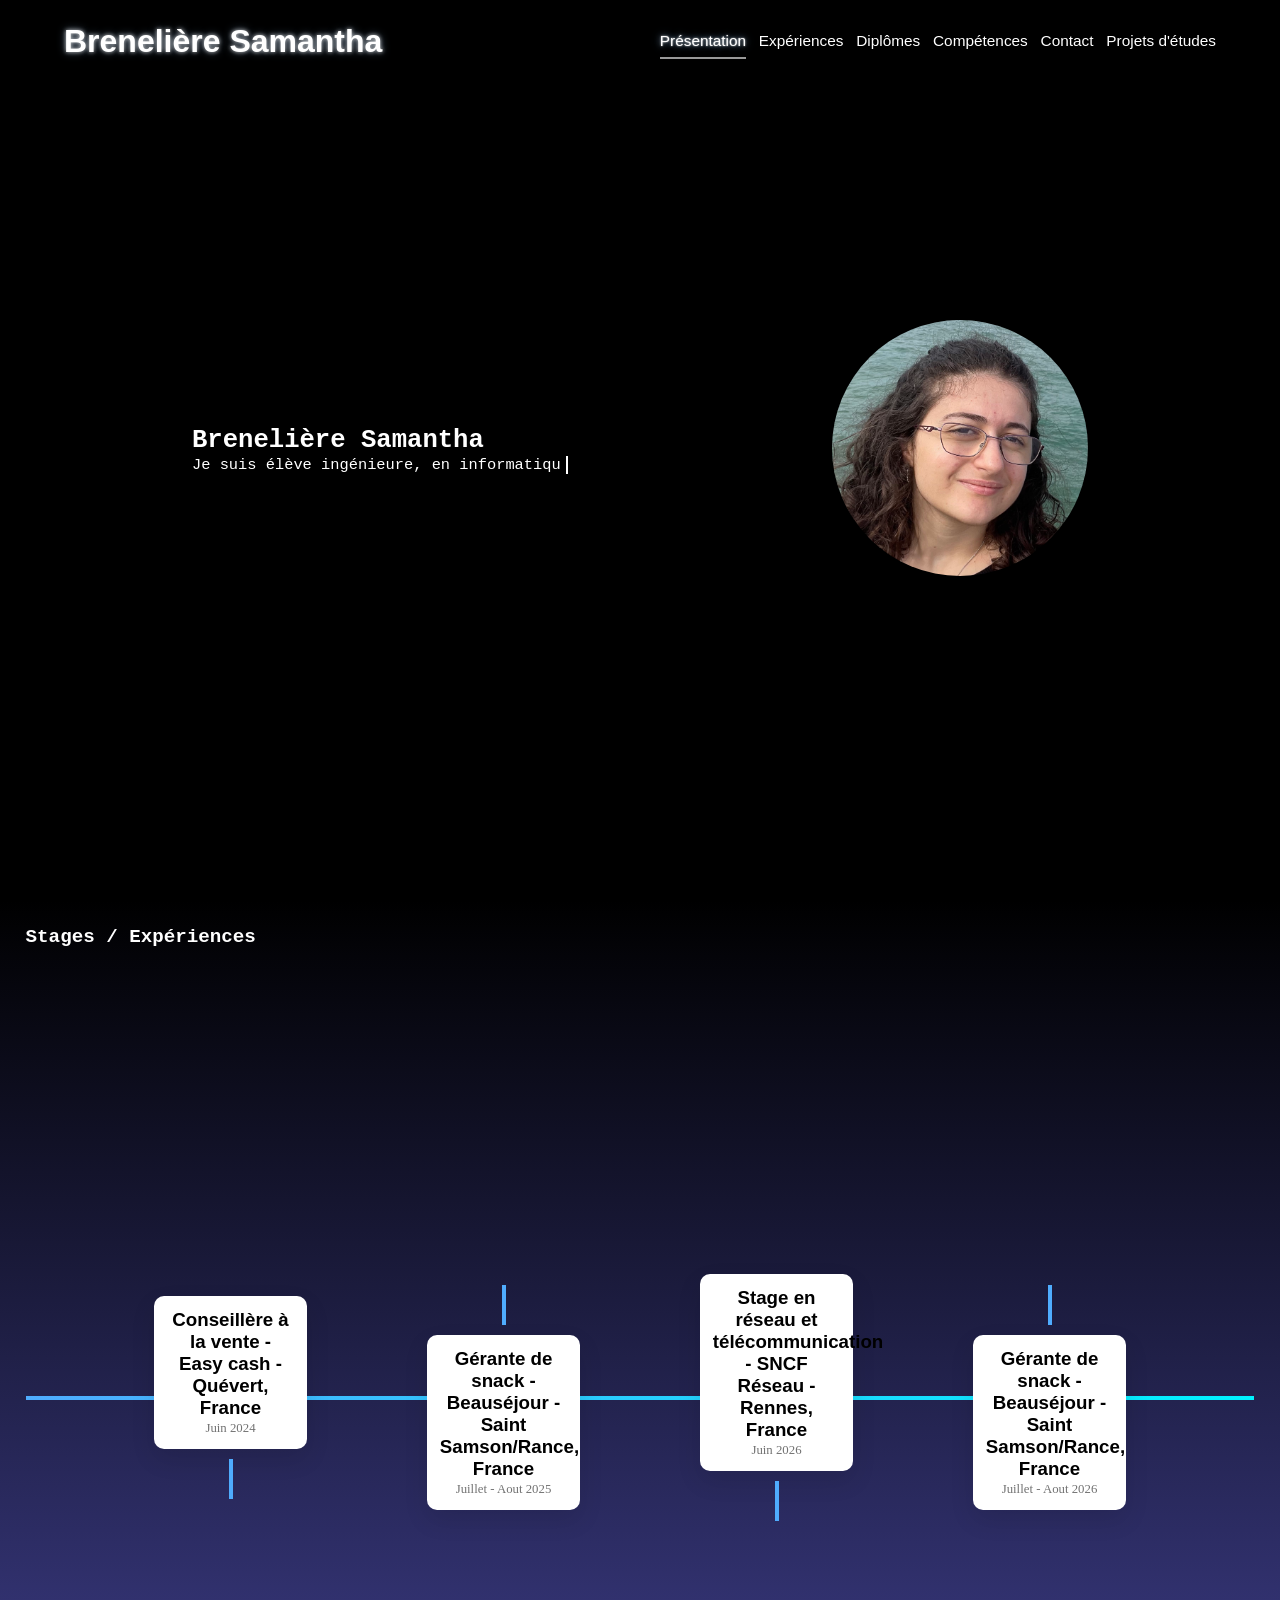
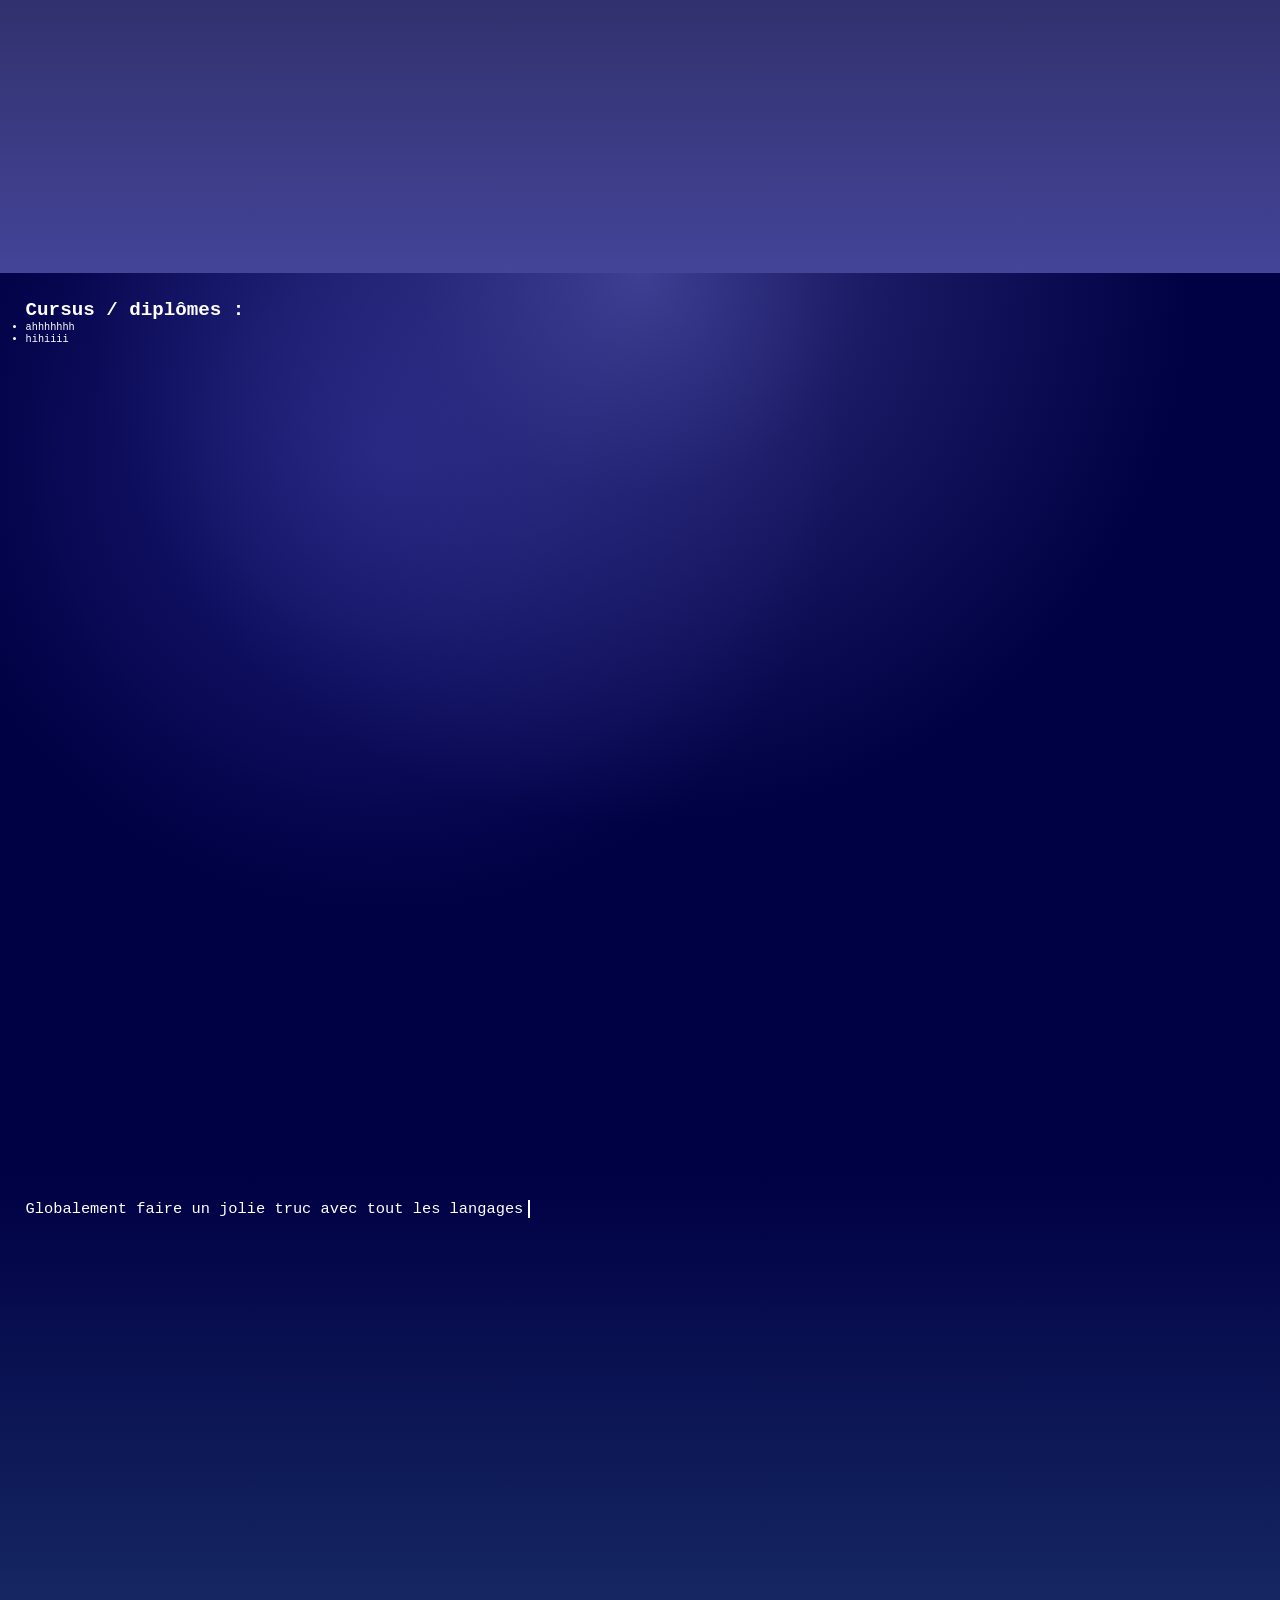
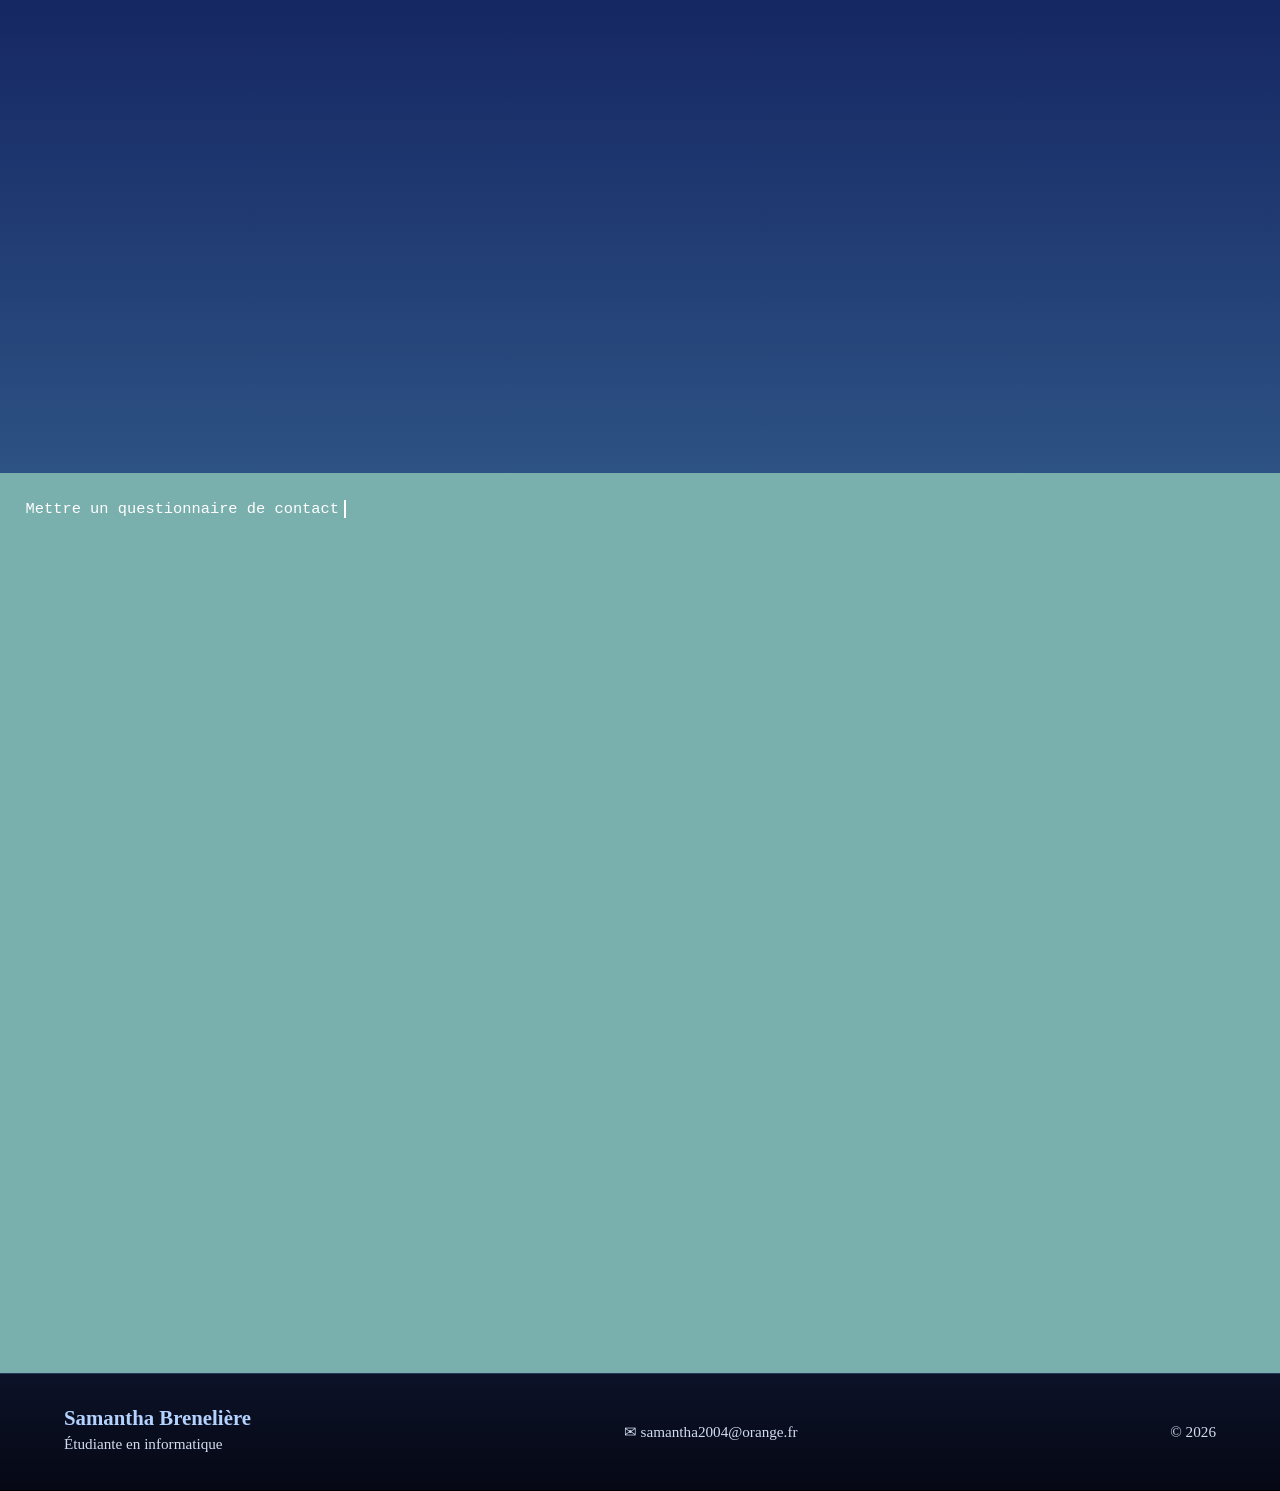
==== presentation.html @ e205abf2 "Réorganisation des fichiers" ====
<!DOCTYPE html >
<html >
<!-- Un exemple de commentaires : mettre tous les logos dans le même dossier-->
<!-- en-tête de l’onglet-->

<head>
	<meta name = "author" content = "sbreneliere"/>
	<link rel="icon" href="image/logo_site.avif"/>
	<title> Portfolio </title>
	<link rel="stylesheet" type="text/css" href="styles/style.css"/>
</head>

<body>
    
	<nav class="style_nav">
		<h2 class="titre_nav">
			Brenelière Samantha
		</h2>
		<ul>
			<li><a href="presentation.html#presentation" class="nav-link active" > Présentation </a></li>
			<li><a href="presentation.html#experiences" class="nav-link">Expériences</a></li>
			<li><a href="presentation.html#diplomes" class="nav-link">Diplômes</a></li>
			<li><a href="presentation.html#competences" class="nav-link">Compétences</a></li>
			<li><a href="presentation.html#contact" class="nav-link">Contact</a></li>
			<li><a href="projets_etudes.html" class="nav-link"> Projets d'études </a></li>
			<!--si on met rien dans href renvoie à la page actuelle (réactualise)-->
			<!--href="#" pour ne pas réactualiser -->
		</ul>
	</nav>

	<main>
		
		<section id="presentation">
			<!--partie visible sur tout l'écran quand on clique sur le site-->
			<div class="split container">
				<video autoplay muted loop class="bg-video">
					<source src="image/videoplayback.mp4" type="video/mp4">
				</video>
				<div class="im_text">
					<div class="titre">
						Brenelière Samantha
					</div>
					<div class="texte_pres" id="machine">
						Je suis élève ingénieure, en informatique
					</div>
				</div>
				<div class="im_pres">
					<img src="image/pp.jpg" alt="Photo de présentation" class="taille_im">
				</div>
			</div>
		</section>

		<section id="experiences">
			<div class="container fond">
				<div class="texte-important2">
					Stages / Expériences
				</div>
				<div class="chrono-timeline-wrapper">
					<div class="chrono-timeline-line"></div>

					<div class="chrono-timeline-event">
						<div class="chrono-timeline-card chrono-timeline-card-top">
							<h3>Conseillère à la vente - Easy cash - Quévert, France</h3>
							<p class="date">Juin 2024</p>
							<div class="chrono-timeline-details">
								<p>Sens du contact et de l’écoute active ;</p>
								<p>Collaboration / travail avec l’équipe ;</p>	
								<p>Reformatage des ordinateurs avant la remise en vente.</p>
							</div>
						</div>
						<div class="chrono-timeline-dot"></div>
					</div>

					<div class="chrono-timeline-event">
						<div class="chrono-timeline-dot"></div>
						<div class="chrono-timeline-card chrono-timeline-card-bottom">
							<h3>Gérante de snack - Beauséjour - Saint Samson/Rance, France</h3>
							<p class="date">Juillet - Aout 2025</p>
						</div>
					</div>

					<div class="chrono-timeline-event">
						<div class="chrono-timeline-card chrono-timeline-card-top">
							<h3>Stage en réseau et télécommunication - SNCF Réseau - Rennes, France</h3>
							<p class="date">Juin 2026</p>
						</div>
						<div class="chrono-timeline-dot"></div>
					</div>

					<div class="chrono-timeline-event">
						<div class="chrono-timeline-dot"></div>
						<div class="chrono-timeline-card chrono-timeline-card-bottom">
							<h3>Gérante de snack - Beauséjour - Saint Samson/Rance, France</h3>
							<p class="date">Juillet - Aout 2026</p>
						</div>
					</div>
				</div>
			</div>
		</section>

		<section id="diplomes">
			<div class="container fond2">
				<div class="texte-important2">
					Cursus / diplômes :
				</div>
				<ul class="liste">
					<li class="texte2">ahhhhhhh</li>
					<li class="texte2">hihiiii</li>
				</ul>
			</div>
		</section>

		<section id="competences">
			<div class="container fond3">
				<div class="texte_pres">
					Globalement faire un jolie truc avec tout les langages
				</div>
			</div>
		</section>

		<section id="contact">
			<div class="container fond4">
				<div class="texte_pres">
					Mettre un questionnaire de contact
				</div>
			</div>
		</section>
		
    </main>

    <footer>
		<div class="footer-left">
			<h3>Samantha Brenelière</h3>
			<p>Étudiante en informatique</p>
		</div>

		<div class="footer-center">
			<p>✉ samantha2004@orange.fr</p>
		</div>

		<div class="footer-right">
			<p>© 2026</p>
		</div>
	</footer>

	<script src="JavaScript/script.js"></script>
</body >
</html>
---- styles/style.css ----
@font-face {
  font-family: fontText;
  src: url(police/Copeland.otf);
}

@font-face {
  font-family: fontDate;
  src: url(police/arcadian.otf);
}

:root {
  --blue: rgb(24, 3, 212);
}

html {
  scroll-behavior: smooth;
}

* {
  margin: 0;
  padding: 0;
  box-sizing: border-box;
}

/*****************************/
/*       Style textes        */
/*****************************/

.titre {
  font-size: 2vw;
  font-family: fontText ;
  font-weight: bold;
  color: rgb(255, 255, 255);
}

.texte {
  font-family: fontText ;
  font-size: 0.8vw;
}

.texte-important {
  font-family: fontText ;
  font-size: 1vw;
  font-weight: bold;
}

.texte2 {
  color: rgb(255, 255, 255);
  font-family: monospace ;
  font-size: 0.8vw;
}

.texte-important2 {
  font-family: monospace ;
  color: rgb(255, 255, 255);
  font-size: 1.5vw;
  font-weight: bold;
}

.date {
  font-family: fontDate ;
  font-size: 1vw;
  margin-top: 0.2vw;
  color: rgb(114, 114, 114);
}

.liste {
  font-family: fontText ;
  font-size: 1vw;
}

.texte_pres {
  color: rgb(255, 255, 255);
  font-size: 1.2vw;
  font-family: monospace;
  white-space: nowrap;
  border-right: 2px solid rgb(255, 255, 255); /* curseur */
  display: inline-block;
  padding-right: 5px;
}

.titre {
  font-size: 2vw;
  font-family: monospace;
  font-weight: bold;
  color: rgb(255, 255, 255);
}

/*****************************/
/*         Barre nav         */
/*****************************/

nav {
  position: fixed;
  top: 0;
  z-index: 10;
  width: 100%;

  padding-top: 2.5vh;
  padding-bottom: 2.5vh;

  backdrop-filter: blur(10px);
}

nav ul {
  display: flex;
  justify-content: center ;
  gap: 1vw ;
  list-style: none;
  font-size: 1.2vw;
}

nav ul li a {
  text-decoration: none;
  color: rgb(255, 255, 255) ;
  transition: all 0.25s ease;
}

nav ul li a:hover,
nav ul li a.active {
  color: white;

  text-shadow:
      0 0 2px rgba(255,255,255,0.8),
      0 0 6px rgba(180,220,255,0.6),
      0 0 12px rgba(120,180,255,0.3);

  border-bottom: 0.15rem solid rgba(255,255,255,0.6);
  padding: 0.5rem 0px;
}

.titre_nav {
  color: white;

  text-shadow:
      0 0 4px rgba(255,255,255,0.8),
      0 0 10px rgba(150,200,255,0.4);

  animation: twinkle 3s ease-in-out infinite alternate;
}

@keyframes twinkle {
  from {
    text-shadow:
        0 0 3px rgba(255,255,255,0.6),
        0 0 8px rgba(150,200,255,0.2);
  }
  to {
    text-shadow:
        0 0 6px rgba(255,255,255,1),
        0 0 14px rgba(150,200,255,0.5);
  }
}

.style_nav {
  display: flex;
  gap: 1.5vw;
  align-items: center;
  box-shadow: 0 4px 10px rgba(0,0,0,0.15);
  justify-content: space-between;
}

.style_nav ul {
  margin-right : 5vw;
}

.style_nav h2 {
  margin-left : 5vw;
  font-size: 2.5vw;
}

/*****************************/
/*          Contenu          */
/*****************************/

.split {
  display: flex;
  justify-content: space-between;
  align-items: center;
}

.container {
  position: relative;
  min-height: 100vh;
  width: 100%;
  background-size: cover;
  background-position: center;
  background-repeat: no-repeat;
}

.bg-video {
    position: absolute;
    top: 0;
    left: 0;
    width: 100%;
    height: 100%;
    object-fit: cover;
    z-index: -1;
}

.im_pres {
  margin-right: 15vw;
}

.im_pres img {
  width: 20vw ;
  height: 20vw ;
  object-fit: cover;
  border-radius: 50%;

  transition: 0.4s ease;
}

.im_pres img:hover {
  transform: scale(1.08);
}

.im_text {
  margin-left: 15vw;
}

.fond {
  background: linear-gradient(
    to bottom,
    black,
    rgb(68, 68, 153)
  );
  padding: 2vw;
}

.fond2 {
  background:
    radial-gradient(circle at top center,
      rgba(68,68,153,0.9),
      rgba(68,68,153,0.4) 20%,
      transparent 50%),
    radial-gradient(circle at 30% 20%, rgba(100,100,255,0.3), transparent 40%),
    rgb(0,0,68);

  padding: 2vw;
}

.fond3 {
  background: linear-gradient(
    to bottom,
    rgb(0,0,68),
    rgb(45, 82, 132)
  );
  padding: 2vw;
}

.fond4 {
  background: rgb(121, 175, 173);
  padding: 2vw;
}

/*****************************/
/*        CSS classe         */
/*****************************/

footer {
    display: flex;
    justify-content: space-between;
    align-items: center;

    padding: 2rem 4rem;

    background: linear-gradient(
        180deg,
        rgb(12, 18, 40),
        rgb(5, 8, 20)
    );

    border-top: 1px solid rgba(120, 170, 255, 0.3);

    color: white;
    font-family: fontText;
}

.footer-left h3 {
    margin: 0;
    font-size: 1.3rem;
    color: rgb(180, 210, 255);
}

.footer-left p,
.footer-center p,
.footer-right p {
    margin: 0.3rem 0;
    color: rgb(210, 220, 240);
    font-size: 0.95rem;
}

.footer-center {
    text-align: center;
}

.footer-right {
    text-align: right;
}

/*******************************/
/* Structure des deux colonnes */
/*******************************/

/* Conteneur principal en deux colonnes */
.main-container {
  margin-top : 2vw ;
  display: flex;
  align-items: flex-start;
  gap: 2vw;        /* espace entre gauche et droite */
  padding: 2vw;
  margin-left: 5vw;
  margin-right: 5vw;
}

.main-container {
  display: flex;
  align-items: flex-start;
  gap: 2vw;

  padding: 100px 2vw 2vw 2vw;

  margin-left: 5vw;
  margin-right: 5vw;
}

/* Colonne gauche sticky */
.static {
  position: sticky;
  top: 80px;       /* hauteur de ta navbar */
  width: 50%;
}

/* Colonne droite normale */
.dynamic {
  width: 50%;
}

/* Box gauche */
.box-gauche {
  display: block;
  margin-bottom: 2vw;
  background-color: #f2f2f2;
  padding: 0.8vw;
  border-radius: 8px;
  box-shadow: 0 4px 10px rgba(0,0,0,0.15);
  text-decoration: none;
  color: inherit;
  transition: transform 0.3s, box-shadow 0.3s;
}

/* Box droite */
.box-droite {
  display: block;
  margin-bottom: 2vw;
  background-color: #f2f2f2;
  padding: 0.8vw;
  border-radius: 8px;
  box-shadow: 0 4px 10px rgba(0,0,0,0.15);
  text-decoration: none;
  color: inherit;
  transition: transform 0.3s, box-shadow 0.3s;
}

.box-droite:hover {
  transform: scale(1.05);
  box-shadow: 0 8px 20px rgba(0,0,0,0.25);
}

/*******************************/
/*        Liste de tags        */
/*******************************/

.sommaire-list li {
  cursor: pointer;
  margin: 0.5em 0;
  list-style: none;
  font-size: 0.9vw;
  padding: 0.3em 0.5em;
  transition: background 0.2s;
}

.sommaire-list li:hover,
.sommaire-list li.active {
  background-color: #a0c4ff;
  border-radius: 6px;
}

.filter-list {
  display: flex;
  flex-wrap: wrap;        /* permet de passer à la ligne si besoin */
  gap: 0.5vw;
  padding: 0;
}

.filter-list li {
  display: flex;
  align-items: center;
  padding: 0.3em 0.8em;
  border-radius: 999px;   /* pill arrondi */
  background-color: #e0e0e0;
  cursor: pointer;
  font-size: 0.8vw;
  transition: all 0.2s;
  gap: 0.4em;             /* espace entre icône et texte */
}

.filter-list li:hover {
  background-color: #a0c4ff;
  transform: scale(1.05);
}

.filter-list li.active {
  background-color: rgb(0, 92, 190);
  color: white;
}

.tag-icon {
  width: 1em;      /* petite icône carrée */
  height: 1em;
  object-fit: contain;
}

/*******************************/
/*     Frise chronologique     */
/*******************************/

body{
    font-family: Arial, sans-serif;
    background: #000 ;
}

/* conteneur centré */
.chrono-timeline-wrapper{
    display:flex;
    justify-content:center;
    align-items:center;
    position:relative;
    gap:120px;
    padding:120px 60px;
    min-height:100vh;
}

/* ligne centrale */
.chrono-timeline-line{
    position:absolute;
    top:50%;
    left:0;
    width:100%;
    height:4px;
    background:linear-gradient(90deg,#4facfe,#00f2fe);
    transform:translateY(-50%);
}

/* événement */
.chrono-timeline-event{
    position:relative;
    display:flex;
    flex-direction:column;
    align-items:center;
}

/* point */
.chrono-timeline-dot{
    width:4px;
    height:40px;
    background:#4facfe;
    z-index:2;
}

/* cartes */
.chrono-timeline-card{
    width:17vh;
    background:white;
    padding:1vw;
    border-radius:10px;
    box-shadow:0 10px 25px rgba(0,0,0,0.1);
    text-align:center;
    transition:0.3s;
}

/* hover moderne */
.chrono-timeline-card:hover{
    transform:translateY(-6px);
    box-shadow:0 15px 35px rgba(0,0,0,0.2);
}

/* position cartes */
.chrono-timeline-card-top{
    margin-bottom:10px;
}

.chrono-timeline-card-bottom{
    margin-top:10px;
}

.chrono-timeline-details{
    position:absolute;
    left:50%;
    transform:translateX(-50%);
    bottom:-120px;

    width:220px;
    background:white;
    padding:15px;
    border-radius:10px;

    box-shadow:0 10px 30px rgba(0,0,0,0.2);

    opacity:0;
    pointer-events:none;

    transition:0.3s;
}

/* apparition au hover */
.chrono-timeline-card:hover .chrono-timeline-details{
    opacity:1;
    transform:translateX(0%) translateY(0px);
}

/*******************************/
/*        Page projets         */
/*******************************/
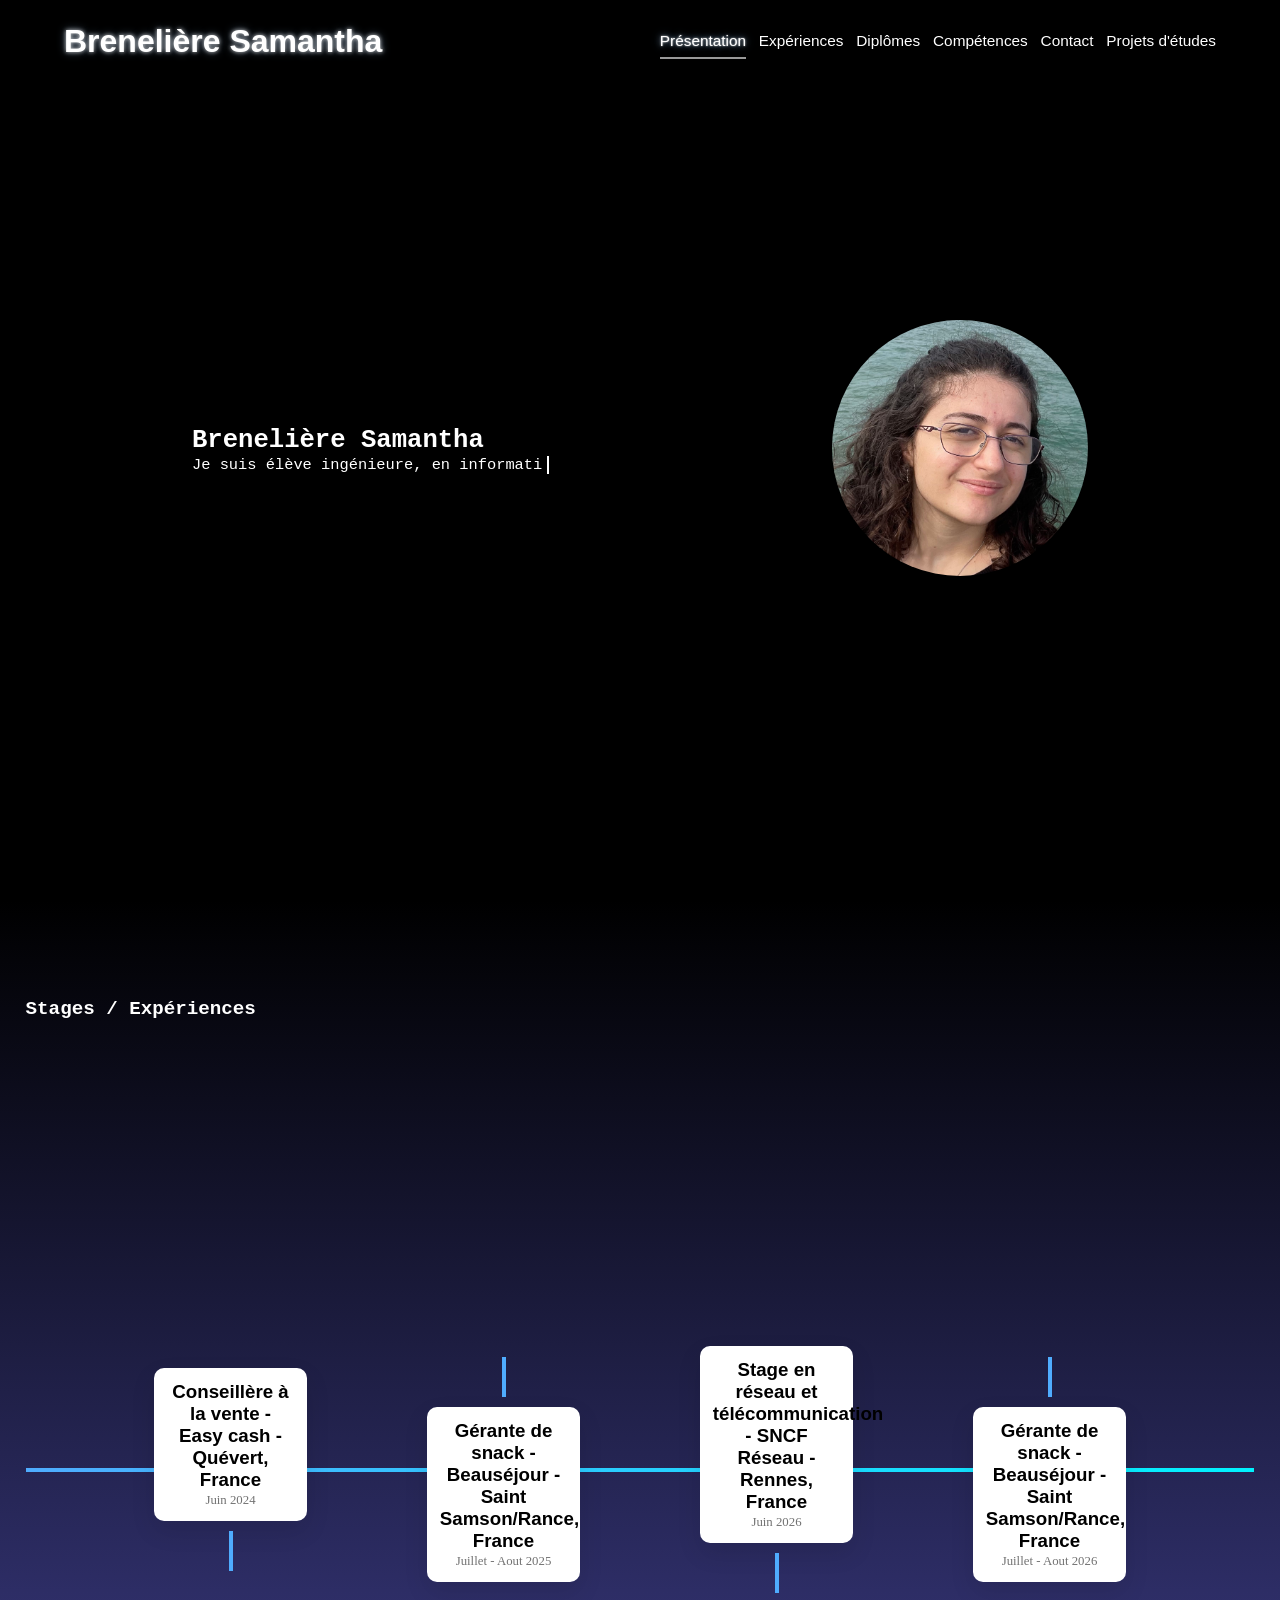
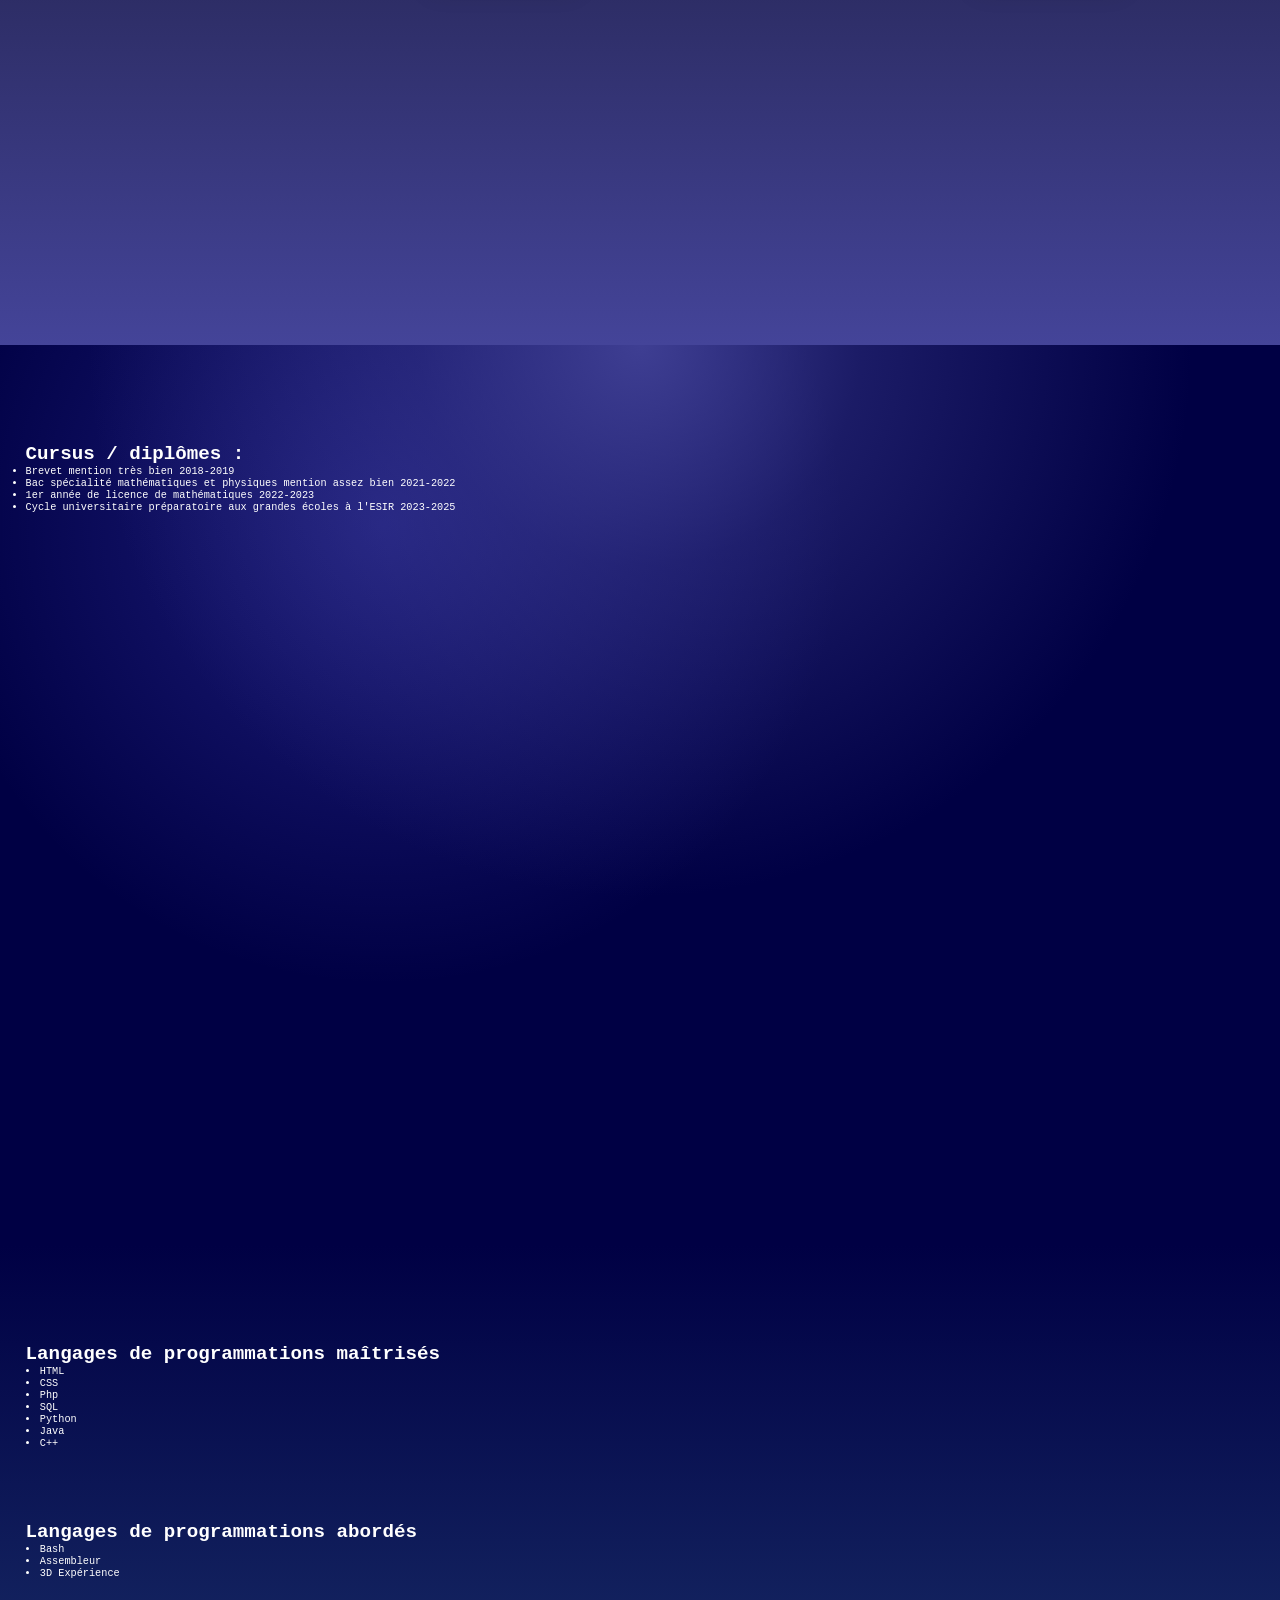
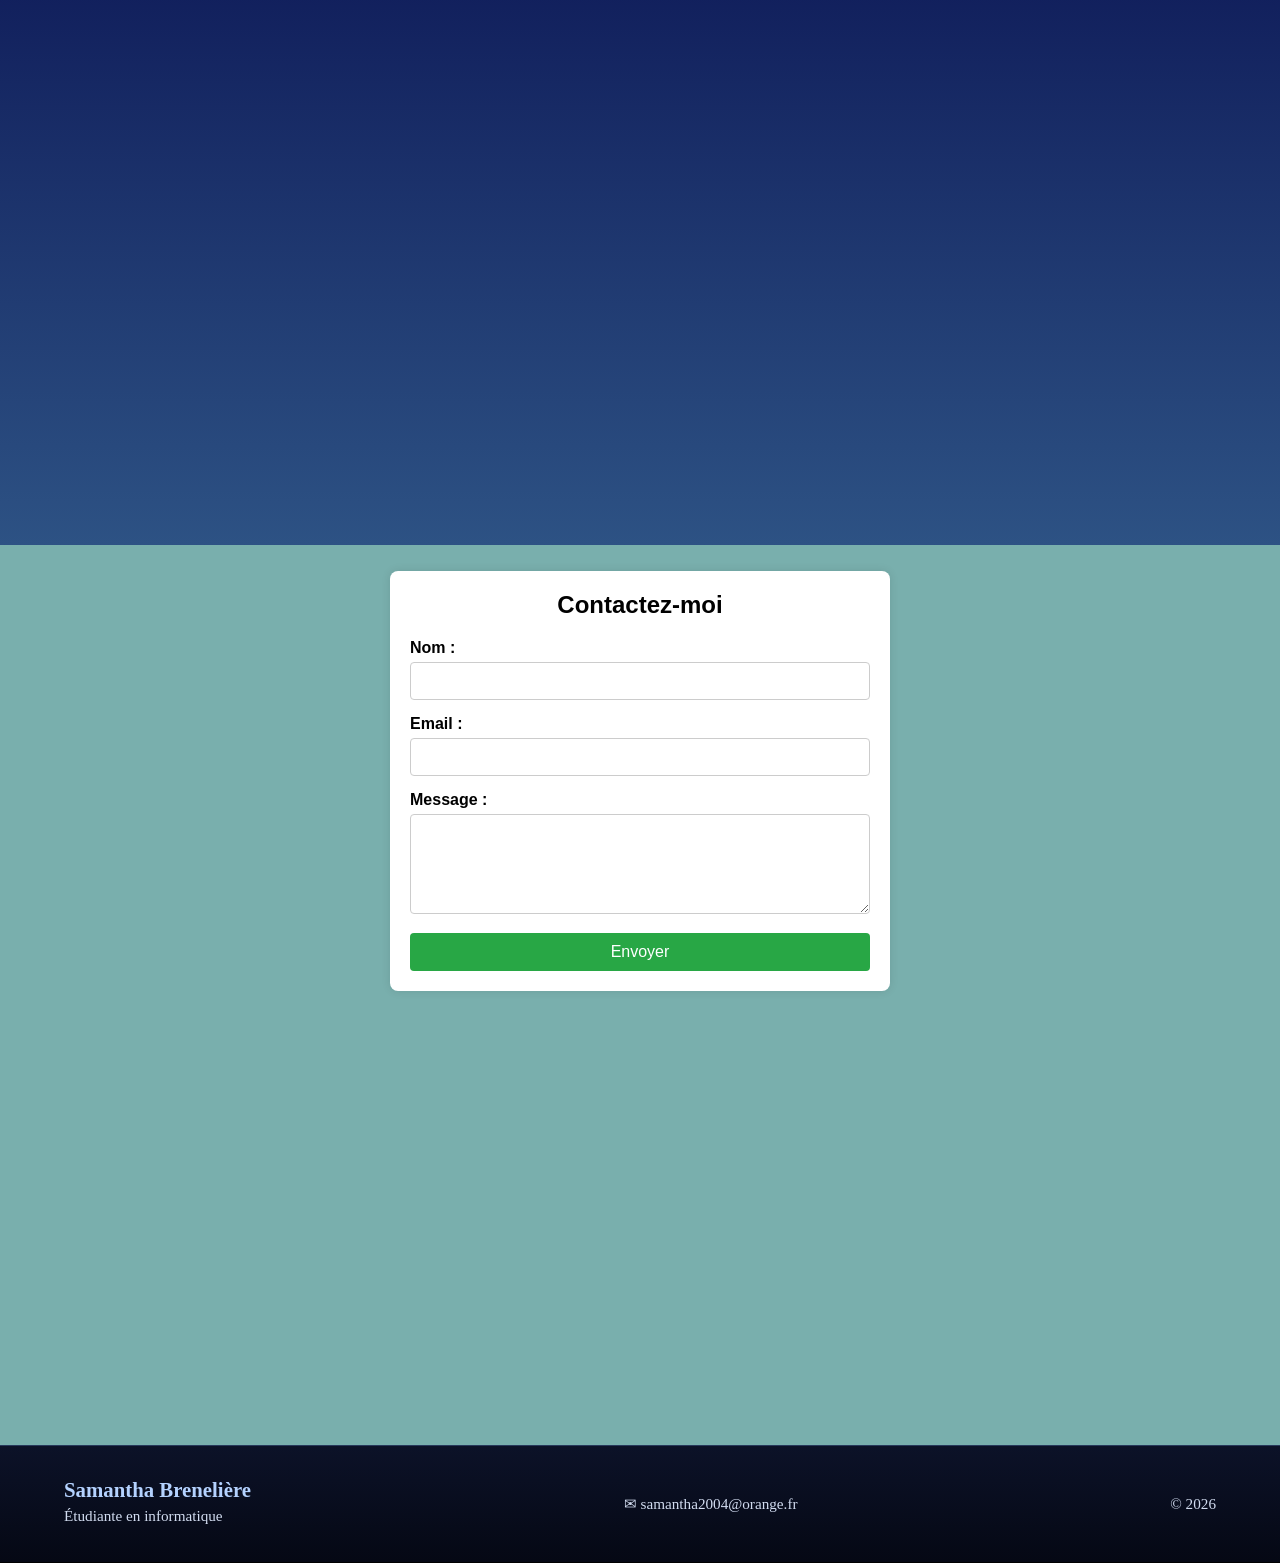
==== commit 7c08a5f6: "Correctif de changements de page" ====
--- a/presentation.html
+++ b/presentation.html
@@ -76,6 +76,12 @@
 						<div class="chrono-timeline-card chrono-timeline-card-bottom">
 							<h3>Gérante de snack - Beauséjour - Saint Samson/Rance, France</h3>
 							<p class="date">Juillet - Aout 2025</p>
+							<div class="chrono-timeline-details">
+								<p>Utilisation de logiciels de caisse, clôture de caisse, gestion des espèces ;</p>
+								<p>Polyvalence / Capacité à gérer plusieurs tâches en même temps ;</p>	
+								<p>Gérer les périodes de forte affluence avec efficacité et sang-froid ;</p>
+								<p>Réactivité, autonomie et sens du service.</p>
+							</div>
 						</div>
 					</div>
 
@@ -83,6 +89,14 @@
 						<div class="chrono-timeline-card chrono-timeline-card-top">
 							<h3>Stage en réseau et télécommunication - SNCF Réseau - Rennes, France</h3>
 							<p class="date">Juin 2026</p>
+							<div class="chrono-timeline-details">
+								<p>Surveiller et maintenir les systèmes d’exploitation des serveurs du périmètre régional ;</p>
+								<p>Surveiller et maintenir des systèmes d’exploitation et intervenir sur des incidents utilisateurs ;</p>	
+								<p>Surveiller et maintenir les équipements réseau ;</p>
+								<p>Configurer des commutateurs en appliquant les directives et les règles de sécurité ;</p>
+								<p>Concevoir une infrastructure réseau (étude de régénération de matériel LAN) ;</p>
+								<p>Analyser le trafic réseau (Wireshark) pour détecter des anomalies sur les LAN régionaux.</p>
+							</div>
 						</div>
 						<div class="chrono-timeline-dot"></div>
 					</div>
@@ -92,6 +106,12 @@
 						<div class="chrono-timeline-card chrono-timeline-card-bottom">
 							<h3>Gérante de snack - Beauséjour - Saint Samson/Rance, France</h3>
 							<p class="date">Juillet - Aout 2026</p>
+							<div class="chrono-timeline-details">
+								<p>Utilisation de logiciels de caisse, clôture de caisse, gestion des espèces ;</p>
+								<p>Polyvalence / Capacité à gérer plusieurs tâches en même temps ;</p>	
+								<p>Gérer les périodes de forte affluence avec efficacité et sang-froid ;</p>
+								<p>Réactivité, autonomie et sens du service.</p>
+							</div>
 						</div>
 					</div>
 				</div>
@@ -104,24 +124,61 @@
 					Cursus / diplômes :
 				</div>
 				<ul class="liste">
-					<li class="texte2">ahhhhhhh</li>
-					<li class="texte2">hihiiii</li>
+					<li class="texte2"> Brevet mention très bien 2018-2019 </li>
+					<li class="texte2"> Bac spécialité mathématiques et physiques mention assez bien 2021-2022 </li>
+					<li class="texte2"> 1er année de licence de mathématiques 2022-2023 </li>
+					<li class="texte2"> Cycle universitaire préparatoire aux grandes écoles à l'ESIR 2023-2025 </li>
 				</ul>
 			</div>
 		</section>
 
 		<section id="competences">
 			<div class="container fond3">
-				<div class="texte_pres">
-					Globalement faire un jolie truc avec tout les langages
+				<div class="texte-important2">
+					Langages de programmations maîtrisés
+				</div>
+				<div>
+					<li class="texte2"> HTML </li>
+					<li class="texte2"> CSS </li>
+					<li class="texte2"> Php </li>
+					<li class="texte2"> SQL </li>
+					<li class="texte2"> Python </li>
+					<li class="texte2"> Java </li>
+					<li class="texte2"> C++ </li>
+				</div>
+				<div class="texte-important2">
+					Langages de programmations abordés
+				</div>
+				<div>
+					<li class="texte2"> Bash </li>
+					<li class="texte2"> Assembleur </li>
+					<li class="texte2"> 3D Expérience </li>
 				</div>
 			</div>
 		</section>
 
 		<section id="contact">
 			<div class="container fond4">
-				<div class="texte_pres">
-					Mettre un questionnaire de contact
+				<div class="contact-form">
+					<h2>Contactez-moi</h2>
+					<form id="contactForm" novalidate>
+						<div class="form-group">
+							<label for="name">Nom :</label>
+							<input type="text" id="name" name="name" required>
+							<div class="error" id="nameError"></div>
+						</div>
+						<div class="form-group">
+							<label for="email">Email :</label>
+							<input type="email" id="email" name="email" required>
+							<div class="error" id="emailError"></div>
+						</div>
+						<div class="form-group">
+							<label for="message">Message :</label>
+							<textarea id="message" name="message" required></textarea>
+							<div class="error" id="messageError"></div>
+						</div>
+						<button type="submit">Envoyer</button>
+					</form>
 				</div>
 			</div>
 		</section>
--- a/styles/style.css
+++ b/styles/style.css
@@ -9,7 +9,19 @@
 }
 
 :root {
-  --blue: rgb(24, 3, 212);
+  --blue: #4f7cff;
+  --blue-light: #6ea8ff;
+  --dark: #0d1117;
+  --dark-2: #161b22;
+  --dark-3: #1f2937;
+  --text: #f8fafc;
+  --text-soft: #cbd5e1;
+
+  --card-bg: rgba(255,255,255,0.06);
+  --card-border: rgba(255,255,255,0.12);
+
+  --shadow:
+    0 8px 30px rgba(0,0,0,0.25);
 }
 
 html {
@@ -51,6 +63,7 @@
 }
 
 .texte-important2 {
+  margin-top: 8vh ;
   font-family: monospace ;
   color: rgb(255, 255, 255);
   font-size: 1.5vw;
@@ -304,15 +317,6 @@
 /*******************************/
 
 /* Conteneur principal en deux colonnes */
-.main-container {
-  margin-top : 2vw ;
-  display: flex;
-  align-items: flex-start;
-  gap: 2vw;        /* espace entre gauche et droite */
-  padding: 2vw;
-  margin-left: 5vw;
-  margin-right: 5vw;
-}
 
 .main-container {
   display: flex;
@@ -521,6 +525,62 @@
 }
 
 /*******************************/
-/*        Page projets         */
-/*******************************/
-
+/*     Formulaire contact      */
+/*******************************/
+
+.contact-form {
+    max-width: 500px;
+    margin: auto;
+    background: #fff;
+    padding: 20px;
+    border-radius: 8px;
+    box-shadow: 0 0 10px rgba(0,0,0,0.1);
+}
+
+.contact-form h2 {
+    text-align: center;
+    margin-bottom: 20px;
+}
+
+.form-group {
+    margin-bottom: 15px;
+}
+
+label {
+    display: block;
+    margin-bottom: 5px;
+    font-weight: bold;
+}
+
+input, textarea {
+    width: 100%;
+    padding: 10px;
+    border: 1px solid #ccc;
+    border-radius: 4px;
+    font-size: 14px;
+}
+
+textarea {
+    resize: vertical;
+    min-height: 100px;
+}
+
+button {
+    background: #28a745;
+    color: white;
+    padding: 10px 15px;
+    border: none;
+    border-radius: 4px;
+    cursor: pointer;
+    font-size: 16px;
+    width: 100%;
+}
+
+button:hover {
+    background: #218838;
+}
+
+.error {
+    color: red;
+    font-size: 13px;
+}
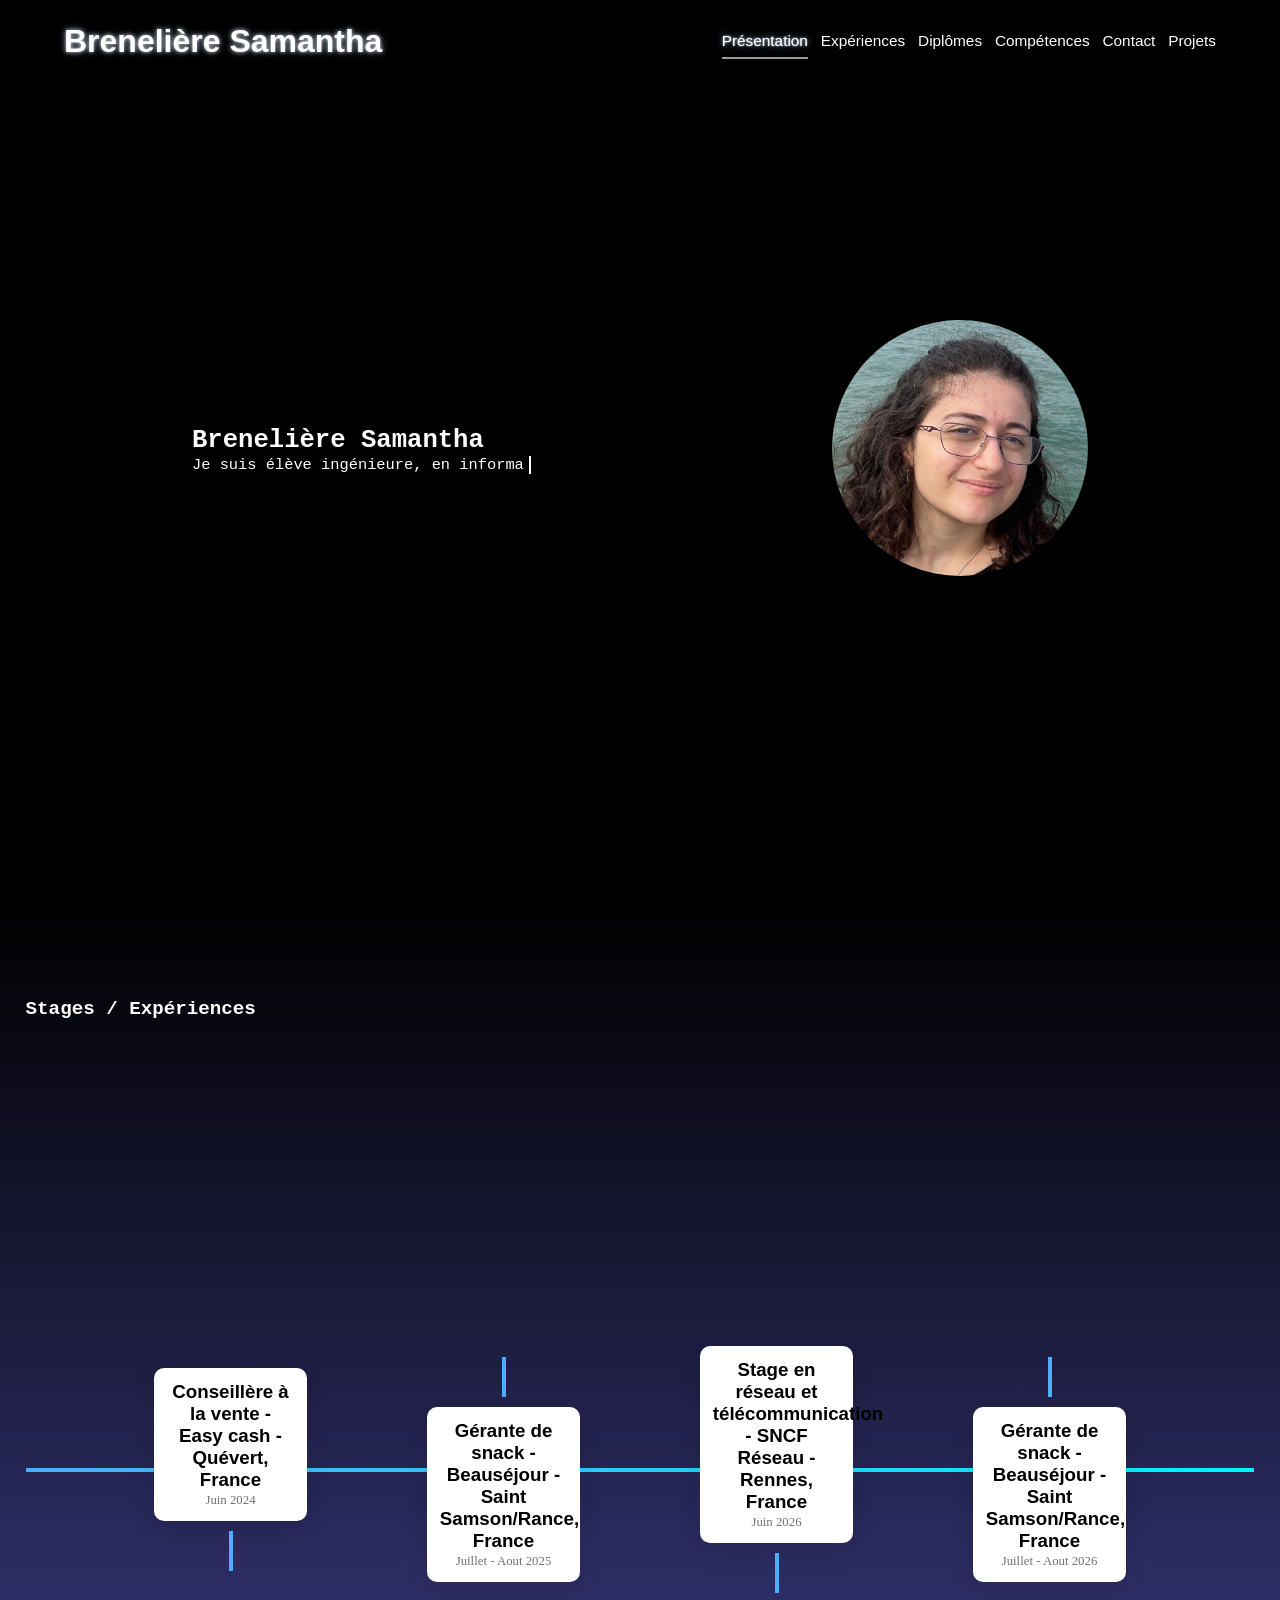
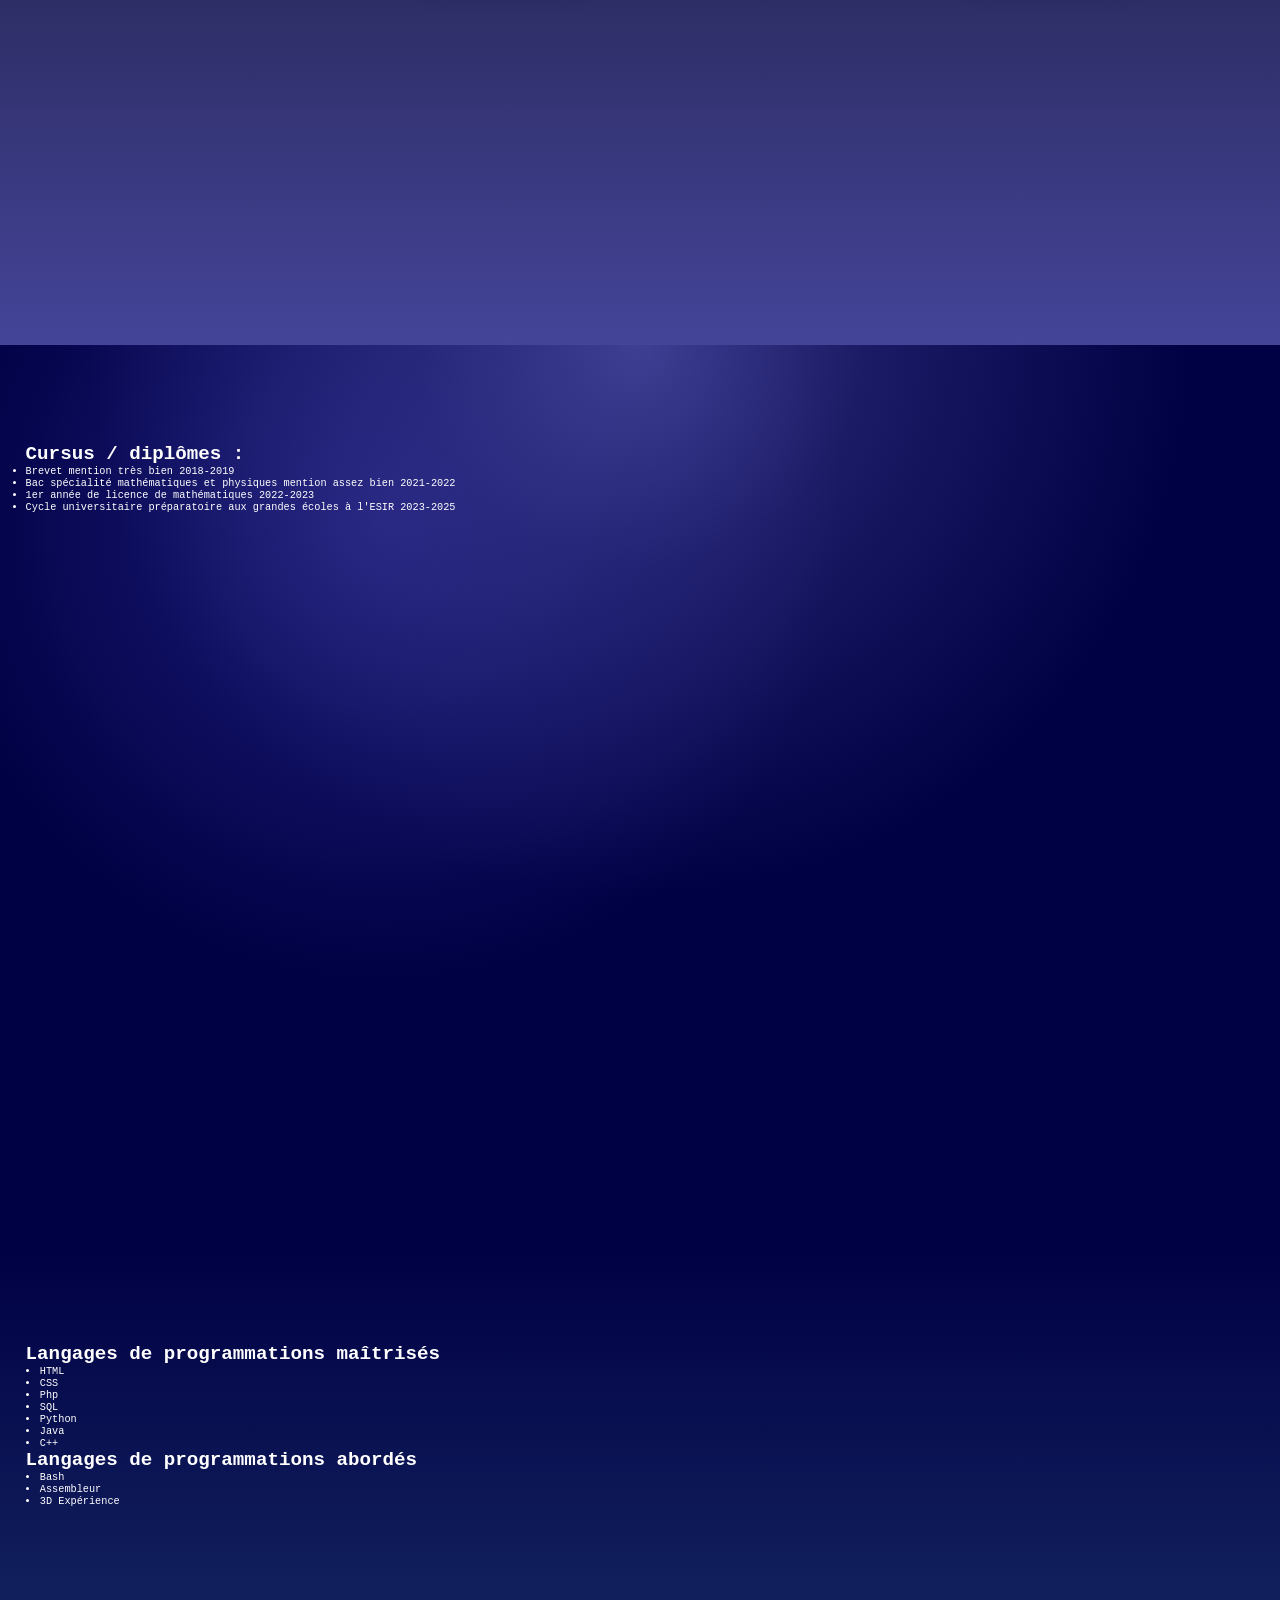
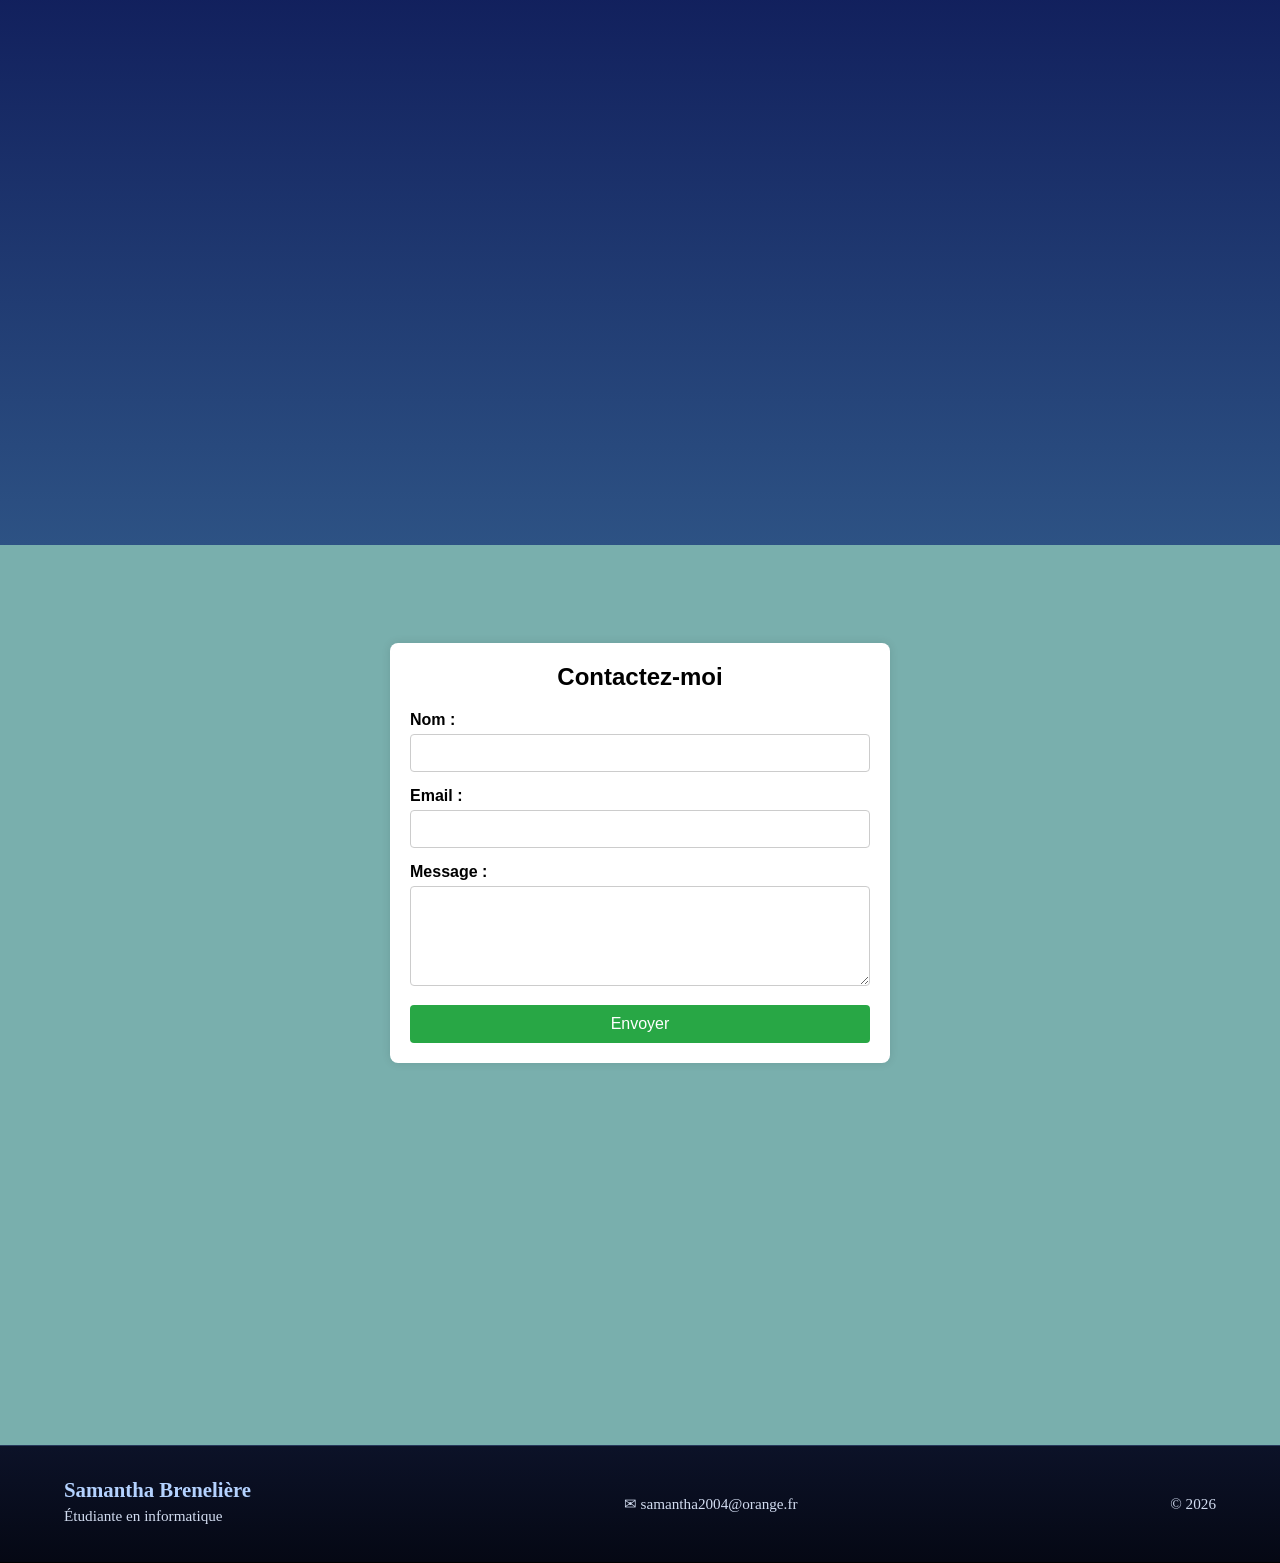
==== commit 03ef40bb: "Gestion des fichiers de projets" ====
--- a/presentation.html
+++ b/presentation.html
@@ -22,14 +22,13 @@
 			<li><a href="presentation.html#diplomes" class="nav-link">Diplômes</a></li>
 			<li><a href="presentation.html#competences" class="nav-link">Compétences</a></li>
 			<li><a href="presentation.html#contact" class="nav-link">Contact</a></li>
-			<li><a href="projets_etudes.html" class="nav-link"> Projets d'études </a></li>
+			<li><a href="projets.html" class="nav-link">Projets </a></li>
 			<!--si on met rien dans href renvoie à la page actuelle (réactualise)-->
 			<!--href="#" pour ne pas réactualiser -->
 		</ul>
 	</nav>
 
 	<main>
-		
 		<section id="presentation">
 			<!--partie visible sur tout l'écran quand on clique sur le site-->
 			<div class="split container">
@@ -52,65 +51,67 @@
 
 		<section id="experiences">
 			<div class="container fond">
-				<div class="texte-important2">
-					Stages / Expériences
-				</div>
-				<div class="chrono-timeline-wrapper">
-					<div class="chrono-timeline-line"></div>
-
-					<div class="chrono-timeline-event">
-						<div class="chrono-timeline-card chrono-timeline-card-top">
-							<h3>Conseillère à la vente - Easy cash - Quévert, France</h3>
-							<p class="date">Juin 2024</p>
-							<div class="chrono-timeline-details">
-								<p>Sens du contact et de l’écoute active ;</p>
-								<p>Collaboration / travail avec l’équipe ;</p>	
-								<p>Reformatage des ordinateurs avant la remise en vente.</p>
-							</div>
-						</div>
-						<div class="chrono-timeline-dot"></div>
-					</div>
-
-					<div class="chrono-timeline-event">
-						<div class="chrono-timeline-dot"></div>
-						<div class="chrono-timeline-card chrono-timeline-card-bottom">
-							<h3>Gérante de snack - Beauséjour - Saint Samson/Rance, France</h3>
-							<p class="date">Juillet - Aout 2025</p>
-							<div class="chrono-timeline-details">
-								<p>Utilisation de logiciels de caisse, clôture de caisse, gestion des espèces ;</p>
-								<p>Polyvalence / Capacité à gérer plusieurs tâches en même temps ;</p>	
-								<p>Gérer les périodes de forte affluence avec efficacité et sang-froid ;</p>
-								<p>Réactivité, autonomie et sens du service.</p>
-							</div>
-						</div>
-					</div>
-
-					<div class="chrono-timeline-event">
-						<div class="chrono-timeline-card chrono-timeline-card-top">
-							<h3>Stage en réseau et télécommunication - SNCF Réseau - Rennes, France</h3>
-							<p class="date">Juin 2026</p>
-							<div class="chrono-timeline-details">
-								<p>Surveiller et maintenir les systèmes d’exploitation des serveurs du périmètre régional ;</p>
-								<p>Surveiller et maintenir des systèmes d’exploitation et intervenir sur des incidents utilisateurs ;</p>	
-								<p>Surveiller et maintenir les équipements réseau ;</p>
-								<p>Configurer des commutateurs en appliquant les directives et les règles de sécurité ;</p>
-								<p>Concevoir une infrastructure réseau (étude de régénération de matériel LAN) ;</p>
-								<p>Analyser le trafic réseau (Wireshark) pour détecter des anomalies sur les LAN régionaux.</p>
-							</div>
-						</div>
-						<div class="chrono-timeline-dot"></div>
-					</div>
-
-					<div class="chrono-timeline-event">
-						<div class="chrono-timeline-dot"></div>
-						<div class="chrono-timeline-card chrono-timeline-card-bottom">
-							<h3>Gérante de snack - Beauséjour - Saint Samson/Rance, France</h3>
-							<p class="date">Juillet - Aout 2026</p>
-							<div class="chrono-timeline-details">
-								<p>Utilisation de logiciels de caisse, clôture de caisse, gestion des espèces ;</p>
-								<p>Polyvalence / Capacité à gérer plusieurs tâches en même temps ;</p>	
-								<p>Gérer les périodes de forte affluence avec efficacité et sang-froid ;</p>
-								<p>Réactivité, autonomie et sens du service.</p>
+				<div class="container_top">
+					<div class="texte-important2">
+						Stages / Expériences
+					</div>
+					<div class="chrono-timeline-wrapper">
+						<div class="chrono-timeline-line"></div>
+
+						<div class="chrono-timeline-event">
+							<div class="chrono-timeline-card chrono-timeline-card-top">
+								<h3>Conseillère à la vente - Easy cash - Quévert, France</h3>
+								<p class="date">Juin 2024</p>
+								<div class="chrono-timeline-details">
+									<p>Sens du contact et de l’écoute active ;</p>
+									<p>Collaboration / travail avec l’équipe ;</p>	
+									<p>Reformatage des ordinateurs avant la remise en vente.</p>
+								</div>
+							</div>
+							<div class="chrono-timeline-dot"></div>
+						</div>
+
+						<div class="chrono-timeline-event">
+							<div class="chrono-timeline-dot"></div>
+							<div class="chrono-timeline-card chrono-timeline-card-bottom">
+								<h3>Gérante de snack - Beauséjour - Saint Samson/Rance, France</h3>
+								<p class="date">Juillet - Aout 2025</p>
+								<div class="chrono-timeline-details">
+									<p>Utilisation de logiciels de caisse, clôture de caisse, gestion des espèces ;</p>
+									<p>Polyvalence / Capacité à gérer plusieurs tâches en même temps ;</p>	
+									<p>Gérer les périodes de forte affluence avec efficacité et sang-froid ;</p>
+									<p>Réactivité, autonomie et sens du service.</p>
+								</div>
+							</div>
+						</div>
+
+						<div class="chrono-timeline-event">
+							<div class="chrono-timeline-card chrono-timeline-card-top">
+								<h3>Stage en réseau et télécommunication - SNCF Réseau - Rennes, France</h3>
+								<p class="date">Juin 2026</p>
+								<div class="chrono-timeline-details">
+									<p>Surveiller et maintenir les systèmes d’exploitation des serveurs du périmètre régional ;</p>
+									<p>Surveiller et maintenir des systèmes d’exploitation et intervenir sur des incidents utilisateurs ;</p>	
+									<p>Surveiller et maintenir les équipements réseau ;</p>
+									<p>Configurer des commutateurs en appliquant les directives et les règles de sécurité ;</p>
+									<p>Concevoir une infrastructure réseau (étude de régénération de matériel LAN) ;</p>
+									<p>Analyser le trafic réseau (Wireshark) pour détecter des anomalies sur les LAN régionaux.</p>
+								</div>
+							</div>
+							<div class="chrono-timeline-dot"></div>
+						</div>
+
+						<div class="chrono-timeline-event">
+							<div class="chrono-timeline-dot"></div>
+							<div class="chrono-timeline-card chrono-timeline-card-bottom">
+								<h3>Gérante de snack - Beauséjour - Saint Samson/Rance, France</h3>
+								<p class="date">Juillet - Aout 2026</p>
+								<div class="chrono-timeline-details">
+									<p>Utilisation de logiciels de caisse, clôture de caisse, gestion des espèces ;</p>
+									<p>Polyvalence / Capacité à gérer plusieurs tâches en même temps ;</p>	
+									<p>Gérer les périodes de forte affluence avec efficacité et sang-froid ;</p>
+									<p>Réactivité, autonomie et sens du service.</p>
+								</div>
 							</div>
 						</div>
 					</div>
@@ -120,65 +121,71 @@
 
 		<section id="diplomes">
 			<div class="container fond2">
-				<div class="texte-important2">
-					Cursus / diplômes :
-				</div>
-				<ul class="liste">
-					<li class="texte2"> Brevet mention très bien 2018-2019 </li>
-					<li class="texte2"> Bac spécialité mathématiques et physiques mention assez bien 2021-2022 </li>
-					<li class="texte2"> 1er année de licence de mathématiques 2022-2023 </li>
-					<li class="texte2"> Cycle universitaire préparatoire aux grandes écoles à l'ESIR 2023-2025 </li>
-				</ul>
+				<div class="container_top">
+					<div class="texte-important2">
+						Cursus / diplômes :
+					</div>
+					<ul class="liste">
+						<li class="texte2"> Brevet mention très bien 2018-2019 </li>
+						<li class="texte2"> Bac spécialité mathématiques et physiques mention assez bien 2021-2022 </li>
+						<li class="texte2"> 1er année de licence de mathématiques 2022-2023 </li>
+						<li class="texte2"> Cycle universitaire préparatoire aux grandes écoles à l'ESIR 2023-2025 </li>
+					</ul>
+				</div>
 			</div>
 		</section>
 
 		<section id="competences">
 			<div class="container fond3">
-				<div class="texte-important2">
-					Langages de programmations maîtrisés
-				</div>
-				<div>
-					<li class="texte2"> HTML </li>
-					<li class="texte2"> CSS </li>
-					<li class="texte2"> Php </li>
-					<li class="texte2"> SQL </li>
-					<li class="texte2"> Python </li>
-					<li class="texte2"> Java </li>
-					<li class="texte2"> C++ </li>
-				</div>
-				<div class="texte-important2">
-					Langages de programmations abordés
-				</div>
-				<div>
-					<li class="texte2"> Bash </li>
-					<li class="texte2"> Assembleur </li>
-					<li class="texte2"> 3D Expérience </li>
+				<div class="container_top">
+					<div class="texte-important2">
+						Langages de programmations maîtrisés
+					</div>
+					<div>
+						<li class="texte2"> HTML </li>
+						<li class="texte2"> CSS </li>
+						<li class="texte2"> Php </li>
+						<li class="texte2"> SQL </li>
+						<li class="texte2"> Python </li>
+						<li class="texte2"> Java </li>
+						<li class="texte2"> C++ </li>
+					</div>
+					<div class="texte-important2">
+						Langages de programmations abordés
+					</div>
+					<div>
+						<li class="texte2"> Bash </li>
+						<li class="texte2"> Assembleur </li>
+						<li class="texte2"> 3D Expérience </li>
+					</div>
 				</div>
 			</div>
 		</section>
 
 		<section id="contact">
 			<div class="container fond4">
-				<div class="contact-form">
-					<h2>Contactez-moi</h2>
-					<form id="contactForm" novalidate>
-						<div class="form-group">
-							<label for="name">Nom :</label>
-							<input type="text" id="name" name="name" required>
-							<div class="error" id="nameError"></div>
-						</div>
-						<div class="form-group">
-							<label for="email">Email :</label>
-							<input type="email" id="email" name="email" required>
-							<div class="error" id="emailError"></div>
-						</div>
-						<div class="form-group">
-							<label for="message">Message :</label>
-							<textarea id="message" name="message" required></textarea>
-							<div class="error" id="messageError"></div>
-						</div>
-						<button type="submit">Envoyer</button>
-					</form>
+				<div class="container_top">
+					<div class="contact-form">
+						<h2>Contactez-moi</h2>
+						<form id="contactForm" novalidate>
+							<div class="form-group">
+								<label for="name">Nom :</label>
+								<input type="text" id="name" name="name" required>
+								<div class="error" id="nameError"></div>
+							</div>
+							<div class="form-group">
+								<label for="email">Email :</label>
+								<input type="email" id="email" name="email" required>
+								<div class="error" id="emailError"></div>
+							</div>
+							<div class="form-group">
+								<label for="message">Message :</label>
+								<textarea id="message" name="message" required></textarea>
+								<div class="error" id="messageError"></div>
+							</div>
+							<button type="submit">Envoyer</button>
+						</form>
+					</div>
 				</div>
 			</div>
 		</section>
--- a/styles/style.css
+++ b/styles/style.css
@@ -62,8 +62,11 @@
   font-size: 0.8vw;
 }
 
+.container_top {
+  margin-top: 8vh ;
+}
+
 .texte-important2 {
-  margin-top: 8vh ;
   font-family: monospace ;
   color: rgb(255, 255, 255);
   font-size: 1.5vw;
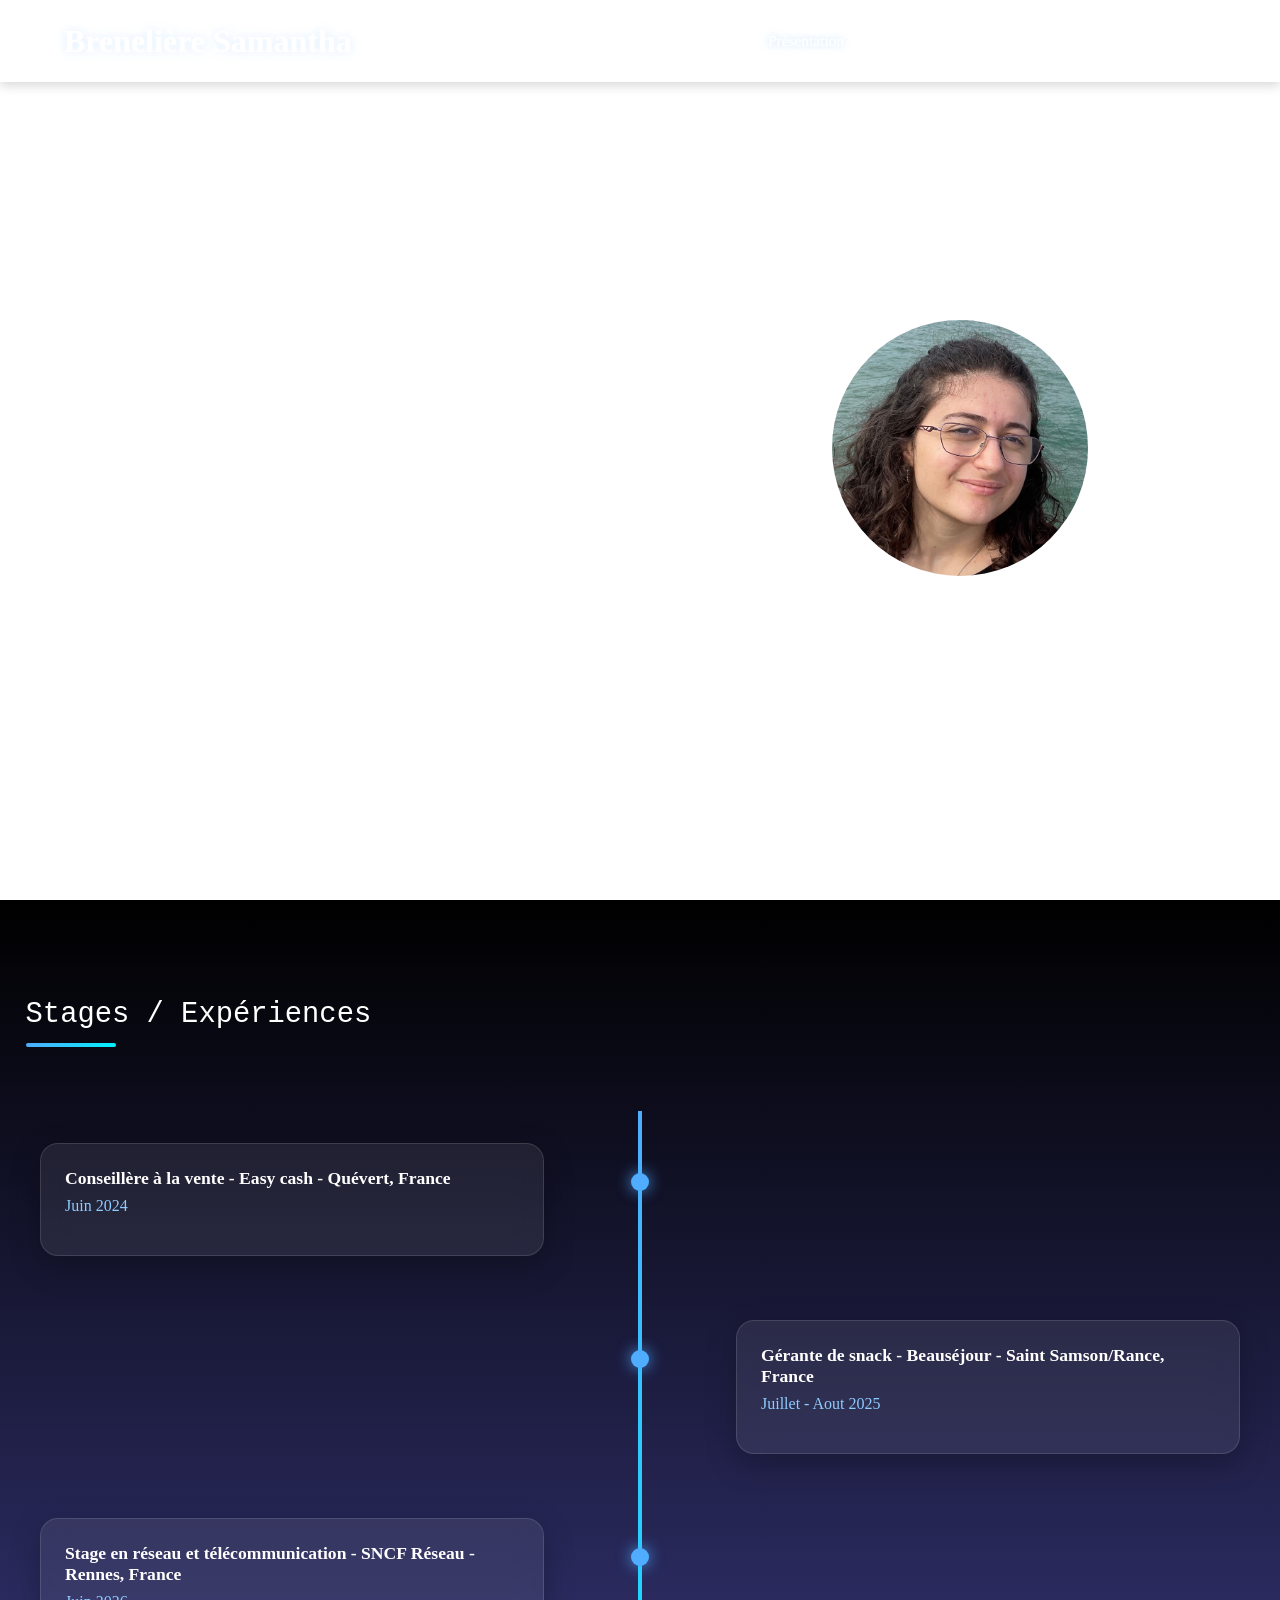
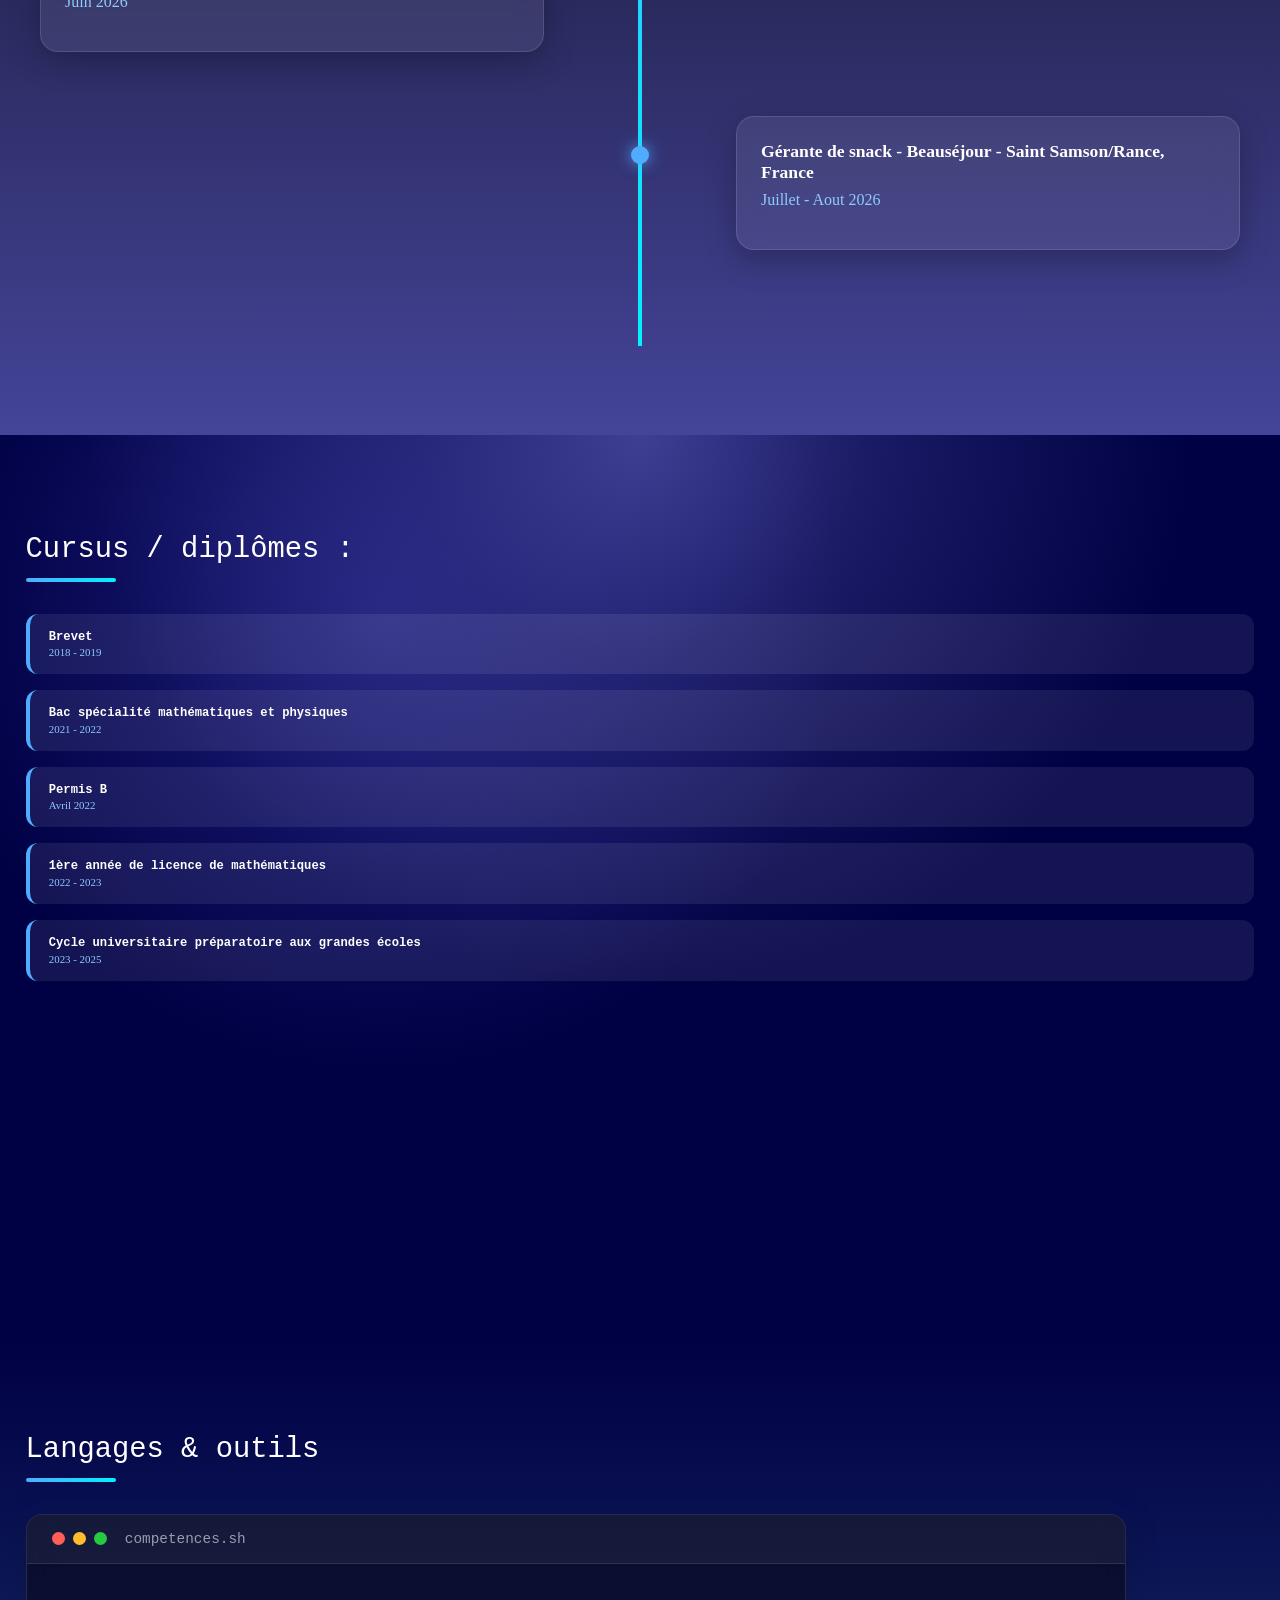
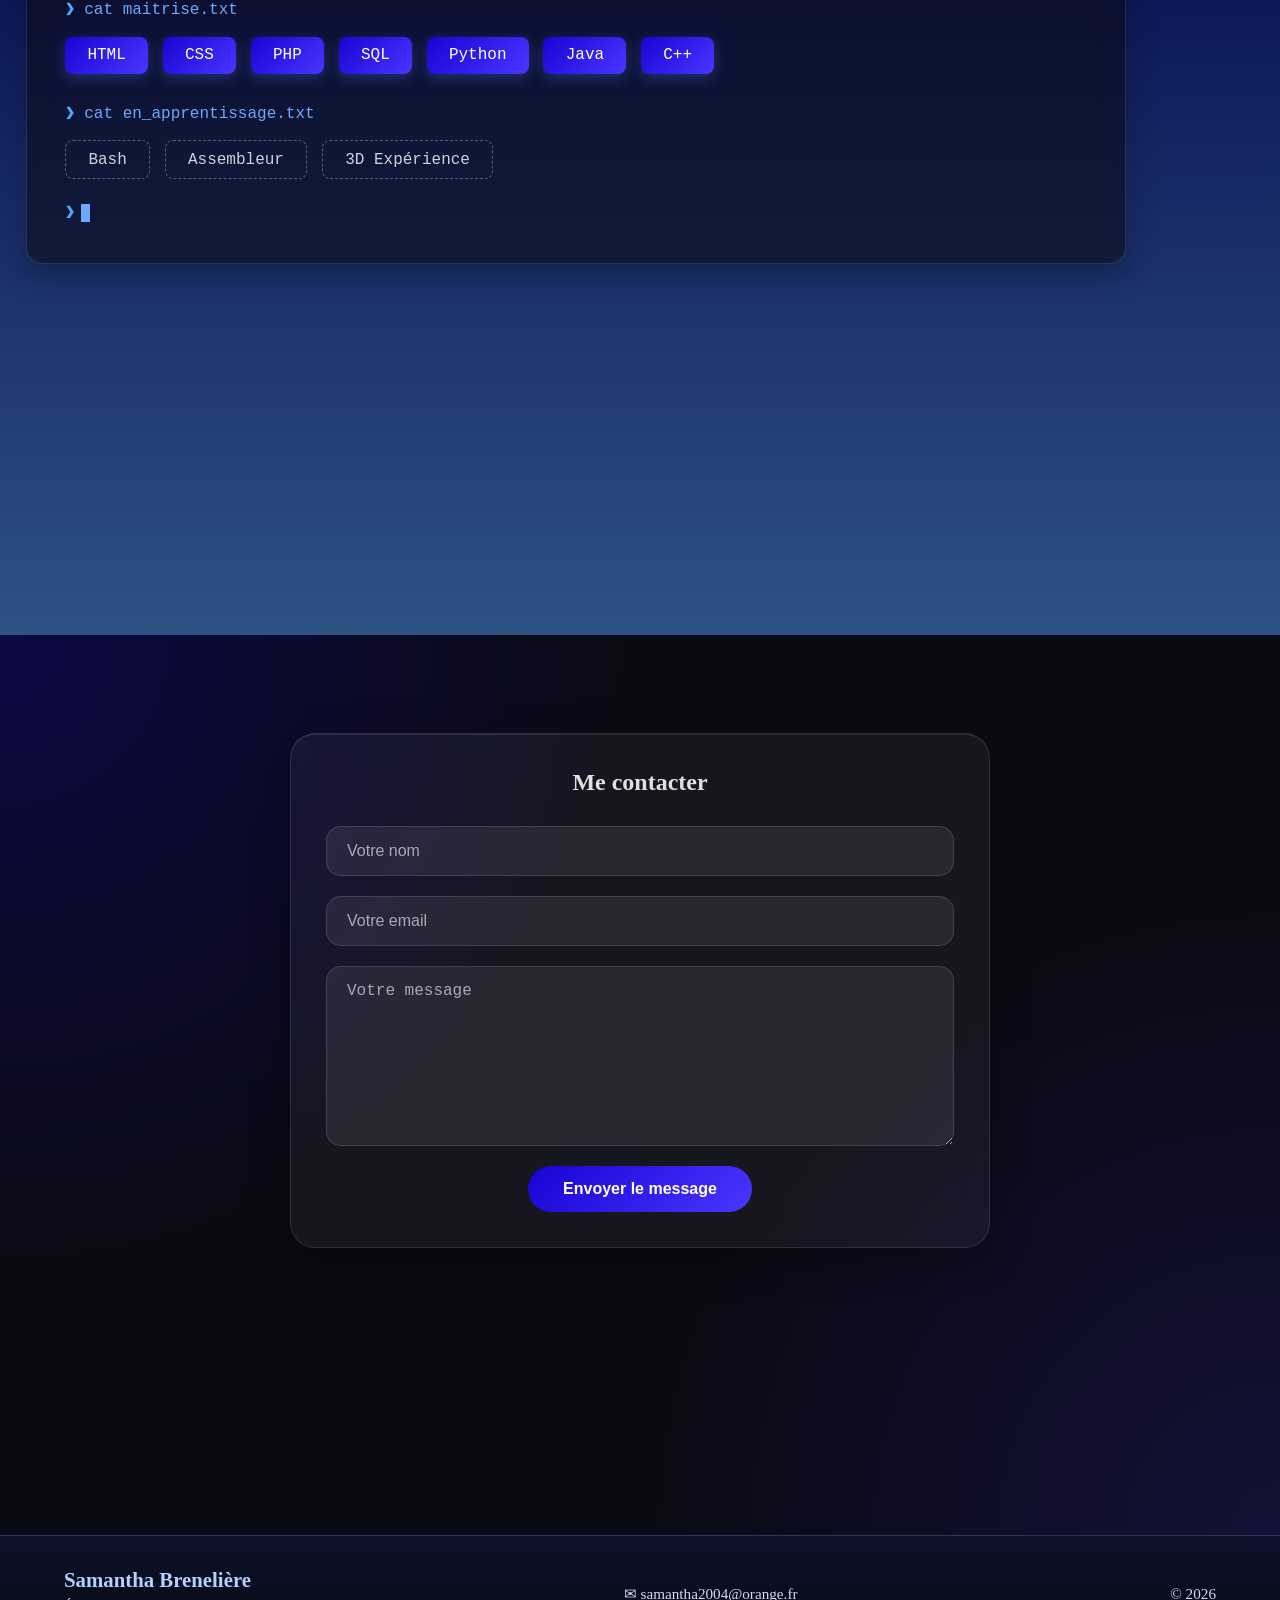
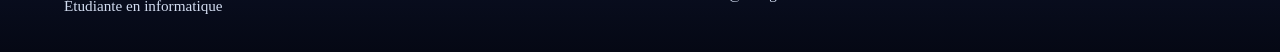
==== commit cb1eef41: "Finissions des pages principales : presentation.html et projets.html" ====
--- a/presentation.html
+++ b/presentation.html
@@ -2,6 +2,7 @@
 <html >
 <!-- Un exemple de commentaires : mettre tous les logos dans le même dossier-->
 <!-- en-tête de l’onglet-->
+<meta name="viewport" content="width=device-width, initial-scale=1.0">
 
 <head>
 	<meta name = "author" content = "sbreneliere"/>
@@ -125,11 +126,48 @@
 					<div class="texte-important2">
 						Cursus / diplômes :
 					</div>
-					<ul class="liste">
-						<li class="texte2"> Brevet mention très bien 2018-2019 </li>
-						<li class="texte2"> Bac spécialité mathématiques et physiques mention assez bien 2021-2022 </li>
-						<li class="texte2"> 1er année de licence de mathématiques 2022-2023 </li>
-						<li class="texte2"> Cycle universitaire préparatoire aux grandes écoles à l'ESIR 2023-2025 </li>
+					<ul class="diploma-list">
+						<li class="diploma-card">
+							<h3>Brevet</h3>
+							<p class="date">2018 - 2019</p>
+							<div class="diploma-details">
+								<p>Mention : Très bien</p>
+								<p>Lieu : Collège Val de Rance à Plouer sur Rance </p>
+							</div>
+						</li>
+
+						<li class="diploma-card">
+							<h3>Bac spécialité mathématiques et physiques</h3>
+							<p class="date">2021 - 2022</p>
+							<div class="diploma-details">
+								<p>Mention : Assez bien</p>
+								<p>Lieu : Lycée la Fontaine des eaux à Dinan</p>
+							</div>
+						</li>
+
+						<li class="diploma-card">
+							<h3>Permis B</h3>
+							<p class="date">Avril 2022</p>
+							<div class="diploma-details">
+								<p>Lieu : Dinan</p>
+							</div>
+						</li>
+
+						<li class="diploma-card">
+							<h3>1ère année de licence de mathématiques</h3>
+							<p class="date">2022 - 2023</p>
+							<div class="diploma-details">
+								<p>Lieu : Université de Rennes 1</p>
+							</div>
+						</li>
+
+						<li class="diploma-card">
+							<h3>Cycle universitaire préparatoire aux grandes écoles</h3>
+							<p class="date">2023 - 2025</p>
+							<div class="diploma-details">
+								<p>Lieu : ESIR à l'université de Rennes</p>
+							</div>
+						</li>
 					</ul>
 				</div>
 			</div>
@@ -139,24 +177,37 @@
 			<div class="container fond3">
 				<div class="container_top">
 					<div class="texte-important2">
-						Langages de programmations maîtrisés
-					</div>
-					<div>
-						<li class="texte2"> HTML </li>
-						<li class="texte2"> CSS </li>
-						<li class="texte2"> Php </li>
-						<li class="texte2"> SQL </li>
-						<li class="texte2"> Python </li>
-						<li class="texte2"> Java </li>
-						<li class="texte2"> C++ </li>
-					</div>
-					<div class="texte-important2">
-						Langages de programmations abordés
-					</div>
-					<div>
-						<li class="texte2"> Bash </li>
-						<li class="texte2"> Assembleur </li>
-						<li class="texte2"> 3D Expérience </li>
+						Langages & outils
+					</div>
+
+					<div class="skills-terminal">
+						<div class="skills-terminal-header">
+							<span class="skills-dot skills-dot-red"></span>
+							<span class="skills-dot skills-dot-yellow"></span>
+							<span class="skills-dot skills-dot-green"></span>
+							<span class="skills-terminal-title">competences.sh</span>
+						</div>
+						<div class="skills-terminal-body">
+							<p class="skills-cmd">cat maitrise.txt</p>
+							<div class="skills-grid">
+								<span class="skill-chip skill-mastered">HTML</span>
+								<span class="skill-chip skill-mastered">CSS</span>
+								<span class="skill-chip skill-mastered">PHP</span>
+								<span class="skill-chip skill-mastered">SQL</span>
+								<span class="skill-chip skill-mastered">Python</span>
+								<span class="skill-chip skill-mastered">Java</span>
+								<span class="skill-chip skill-mastered">C++</span>
+							</div>
+
+							<p class="skills-cmd">cat en_apprentissage.txt</p>
+							<div class="skills-grid">
+								<span class="skill-chip skill-learning">Bash</span>
+								<span class="skill-chip skill-learning">Assembleur</span>
+								<span class="skill-chip skill-learning">3D Expérience</span>
+							</div>
+
+							<p class="skills-cmd skills-cmd-cursor"><span class="skills-cursor"></span></p>
+						</div>
 					</div>
 				</div>
 			</div>
@@ -165,27 +216,19 @@
 		<section id="contact">
 			<div class="container fond4">
 				<div class="container_top">
-					<div class="contact-form">
-						<h2>Contactez-moi</h2>
-						<form id="contactForm" novalidate>
-							<div class="form-group">
-								<label for="name">Nom :</label>
-								<input type="text" id="name" name="name" required>
-								<div class="error" id="nameError"></div>
-							</div>
-							<div class="form-group">
-								<label for="email">Email :</label>
-								<input type="email" id="email" name="email" required>
-								<div class="error" id="emailError"></div>
-							</div>
-							<div class="form-group">
-								<label for="message">Message :</label>
-								<textarea id="message" name="message" required></textarea>
-								<div class="error" id="messageError"></div>
-							</div>
-							<button type="submit">Envoyer</button>
-						</form>
-					</div>
+					<form class="contact-form">
+						<h2>Me contacter</h2>
+
+						<input type="text" placeholder="Votre nom" required>
+
+						<input type="email" placeholder="Votre email" required>
+
+						<textarea placeholder="Votre message" required></textarea>
+
+						<button type="submit">
+							Envoyer le message
+						</button>
+					</form>
 				</div>
 			</div>
 		</section>
--- a/styles/style.css
+++ b/styles/style.css
@@ -35,7 +35,7 @@
 }
 
 /*****************************/
-/*       Style textes        */
+/* Style textes        */
 /*****************************/
 
 .titre {
@@ -66,23 +66,11 @@
   margin-top: 8vh ;
 }
 
-.texte-important2 {
-  font-family: monospace ;
-  color: rgb(255, 255, 255);
-  font-size: 1.5vw;
-  font-weight: bold;
-}
-
 .date {
   font-family: fontDate ;
   font-size: 1vw;
   margin-top: 0.2vw;
   color: rgb(114, 114, 114);
-}
-
-.liste {
-  font-family: fontText ;
-  font-size: 1vw;
 }
 
 .texte_pres {
@@ -102,8 +90,263 @@
   color: rgb(255, 255, 255);
 }
 
+.texte-important2{
+    font-family:monospace;
+    color:white;
+    font-size:clamp(1.8rem,2vw,2.6rem);
+    margin-bottom:2rem;
+    position:relative;
+}
+
+.texte-important2::after{
+    content:"";
+    display:block;
+    width:90px;
+    height:4px;
+    margin-top:12px;
+    border-radius:999px;
+    background:linear-gradient(90deg,#4facfe,#00f2fe);
+}
+
+.liste{
+    display:grid;
+    gap:1rem;
+    margin-top:2rem;
+}
+
+.liste li{
+    list-style:none;
+    padding:1rem 1.2rem;
+
+    border-left:4px solid #4facfe;
+
+    background:rgba(255,255,255,.08);
+    border-radius:12px;
+
+    color:white;
+
+    transition:.25s;
+}
+
+.liste li:hover{
+    transform:translateX(10px);
+}
+
+#competences .texte2{
+    display:inline-block;
+
+    margin:.4rem;
+    padding:.75rem 1rem;
+
+    border-radius:999px;
+
+    background:rgba(255,255,255,.08);
+    border:1px solid rgba(255,255,255,.15);
+
+    font-size:0.95rem;
+}
+
+/*******************************/
+/* Compétences (terminal)    */
+/*******************************/
+
+.skills-terminal {
+    width: 100%;
+    max-width: 1100px;
+    margin-top: 2rem;
+
+    border-radius: 16px;
+    overflow: hidden;
+
+    background: rgba(10,10,20,0.55);
+    backdrop-filter: blur(12px);
+    border: 1px solid rgba(255,255,255,.12);
+
+    box-shadow:
+        0 10px 30px rgba(0,0,0,.35),
+        0 0 40px rgba(79,124,255,.08);
+}
+
+.skills-terminal-header {
+    display: flex;
+    align-items: center;
+    gap: 0.5rem;
+
+    padding: 1rem 1.6rem;
+
+    background: rgba(255,255,255,.05);
+    border-bottom: 1px solid rgba(255,255,255,.1);
+}
+
+.skills-dot {
+    width: 13px;
+    height: 13px;
+    border-radius: 50%;
+}
+
+.skills-dot-red    { background: #ff5f56; }
+.skills-dot-yellow { background: #ffbd2e; }
+.skills-dot-green  { background: #27c93f; }
+
+.skills-terminal-title {
+    margin-left: 0.6rem;
+    font-family: monospace;
+    font-size: 0.9rem;
+    color: var(--text-soft);
+    opacity: 0.7;
+}
+
+.skills-terminal-body {
+    padding: 2.2rem 2.4rem 2.6rem;
+    font-family: monospace;
+}
+
+.skills-cmd {
+    color: var(--blue-light);
+    font-size: 1rem;
+    margin: 1.8rem 0 1.1rem;
+}
+
+.skills-cmd:first-child {
+    margin-top: 0;
+}
+
+.skills-cmd::before {
+    content: "❯ ";
+    color: #4facfe;
+    font-weight: bold;
+}
+
+.skills-grid {
+    display: flex;
+    flex-wrap: wrap;
+    gap: 0.9rem;
+}
+
+.skill-chip {
+    padding: 0.6rem 1.4rem;
+    border-radius: 8px;
+
+    font-family: monospace;
+    font-size: 1rem;
+
+    transition: all 0.25s ease;
+}
+
+.skill-mastered {
+    background: linear-gradient(135deg, rgb(24,3,212), rgb(73,54,255));
+    color: white;
+    box-shadow: 0 4px 14px rgba(79,124,255,.3);
+}
+
+.skill-mastered:hover {
+    transform: translateY(-3px);
+    box-shadow: 0 6px 20px rgba(79,124,255,.5);
+}
+
+.skill-learning {
+    color: var(--text-soft);
+    background: transparent;
+    border: 1px dashed rgba(255,255,255,.3);
+}
+
+.skill-learning:hover {
+    border-color: rgba(79,124,255,.7);
+    color: white;
+}
+
+.skills-cmd-cursor {
+    margin-top: 1.4rem;
+    margin-bottom: 0;
+}
+
+.skills-cmd-cursor::before {
+    content: "❯";
+}
+
+.skills-cursor {
+    display: inline-block;
+    width: 0.55em;
+    height: 1.1em;
+    margin-left: 0.4em;
+    background: var(--blue-light);
+    vertical-align: text-bottom;
+    animation: skills-blink 1s step-end infinite;
+}
+
+@keyframes skills-blink {
+    50% { opacity: 0; }
+}
+
+/*******************************/
+/* Liste diplômes (hover)    */
+/*******************************/
+
+.diploma-list {
+    list-style: none;
+    display: grid;
+    gap: 1rem;
+    margin-top: 2rem;
+}
+
+.diploma-card {
+    padding: 1rem 1.2rem;
+
+    border-left: 4px solid #4facfe;
+
+    background: rgba(255,255,255,.08);
+    border-radius: 12px;
+
+    color: white;
+    cursor: default;
+
+    transition: .25s ease;
+}
+
+.diploma-card:hover {
+    transform: translateX(10px);
+    background: rgba(255,255,255,.12);
+}
+
+.diploma-card h3 {
+    font-family: monospace;
+    font-size: 0.95vw;
+    font-weight: bold;
+    margin: 0;
+}
+
+.diploma-card .date {
+    font-family: fontDate;
+    font-size: 0.85vw;
+    color: #8ecbff;
+    margin: 0.2vw 0 0 0;
+}
+
+.diploma-details {
+    max-height: 0;
+    overflow: hidden;
+    opacity: 0;
+
+    transition:
+        max-height 0.4s ease,
+        opacity 0.3s ease;
+}
+
+.diploma-card:hover .diploma-details {
+    max-height: 200px; /* suffisamment grand pour le contenu */
+    opacity: 1;
+    margin-top: 0.7rem;
+}
+
+.diploma-details p {
+    margin: 0.3rem 0;
+    color: #dbeafe;
+    font-family: monospace;
+    font-size: 0.8vw;
+}
+
 /*****************************/
-/*         Barre nav         */
+/* Barre nav         */
 /*****************************/
 
 nav {
@@ -186,7 +429,7 @@
 }
 
 /*****************************/
-/*          Contenu          */
+/* Contenu          */
 /*****************************/
 
 .split {
@@ -266,12 +509,29 @@
 }
 
 .fond4 {
-  background: rgb(121, 175, 173);
+  background:
+      radial-gradient(circle at top left,
+          rgba(24, 3, 212, 0.25),
+          transparent 40%),
+      radial-gradient(circle at bottom right,
+          rgba(73, 54, 255, 0.15),
+          transparent 40%),
+      rgb(10, 10, 20);
   padding: 2vw;
 }
 
+.fond5 {
+  background-color: #0a0a14;
+
+    background-image:
+        linear-gradient(rgba(255, 255, 255, 0.1) 1px, transparent 1px),
+        linear-gradient(90deg, rgba(255,255,255,0.1) 1px, transparent 1px);
+
+    background-size: 40px 40px;
+}
+
 /*****************************/
-/*        CSS classe         */
+/* CSS classe         */
 /*****************************/
 
 footer {
@@ -344,39 +604,81 @@
   width: 50%;
 }
 
-/* Box gauche */
-.box-gauche {
-  display: block;
-  margin-bottom: 2vw;
-  background-color: #f2f2f2;
-  padding: 0.8vw;
-  border-radius: 8px;
-  box-shadow: 0 4px 10px rgba(0,0,0,0.15);
-  text-decoration: none;
-  color: inherit;
-  transition: transform 0.3s, box-shadow 0.3s;
-}
-
-/* Box droite */
-.box-droite {
-  display: block;
-  margin-bottom: 2vw;
-  background-color: #f2f2f2;
-  padding: 0.8vw;
-  border-radius: 8px;
-  box-shadow: 0 4px 10px rgba(0,0,0,0.15);
-  text-decoration: none;
-  color: inherit;
-  transition: transform 0.3s, box-shadow 0.3s;
-}
-
-.box-droite:hover {
-  transform: scale(1.05);
-  box-shadow: 0 8px 20px rgba(0,0,0,0.25);
+/* Box */
+
+.project-box{
+    display:block;
+    background: rgba(15,15,25,0.85);
+    border: 1px solid rgba(79,124,255,0.25);
+    border-radius: 18px;
+    padding: 1.5rem;
+    margin-bottom: 1.5rem;
+    text-decoration: none;
+    color: white;
+    transition: all .3s ease;
+}
+
+.project-box:hover{
+    transform: translateY(-5px);
+    border-color: var(--blue);
+    box-shadow:
+        0 0 20px rgba(79,124,255,.25),
+        0 0 50px rgba(79,124,255,.10);
+}
+
+.project-box .texte-important{
+    color: var(--blue-light);
+    margin-bottom: .5rem;
+}
+
+.project-box .date{
+    margin-bottom: 1rem;
+}
+
+.project-box .texte{
+    color: var(--text-soft);
+    line-height: 1.6;
+}
+
+/* Pastilles de tags affichées dans chaque carte projet */
+.project-tags {
+    display: flex;
+    flex-wrap: wrap;
+    gap: 0.5rem;
+    margin-top: 1rem;
+}
+
+.project-tags .tag-pill {
+    display: flex;
+    align-items: center;
+    gap: 0.35rem;
+
+    padding: 0.25rem 0.7rem;
+    border-radius: 999px;
+
+    background: rgba(79,124,255,0.12);
+    border: 1px solid rgba(79,124,255,0.35);
+
+    color: var(--blue-light);
+    font-family: monospace;
+    font-size: 0.75rem;
+
+    transition: all 0.2s ease;
+}
+
+.project-box:hover .tag-pill {
+    background: rgba(79,124,255,0.22);
+    border-color: rgba(79,124,255,0.55);
+}
+
+.project-tags .tag-pill img {
+    width: 0.9em;
+    height: 0.9em;
+    object-fit: contain;
 }
 
 /*******************************/
-/*        Liste de tags        */
+/* Liste de tags        */
 /*******************************/
 
 .sommaire-list li {
@@ -384,206 +686,447 @@
   margin: 0.5em 0;
   list-style: none;
   font-size: 0.9vw;
-  padding: 0.3em 0.5em;
-  transition: background 0.2s;
-}
-
-.sommaire-list li:hover,
+  padding: 0.5em 0.9em;
+  border-radius: 10px;
+  border-left: 3px solid transparent;
+
+  color: var(--text-soft);
+  font-family: monospace;
+
+  transition: all 0.25s ease;
+}
+
+.sommaire-list li:hover {
+  background: rgba(79,124,255,0.12);
+  border-left-color: var(--blue);
+  color: white;
+}
+
 .sommaire-list li.active {
-  background-color: #a0c4ff;
-  border-radius: 6px;
+  background: rgba(79,124,255,0.22);
+  border-left-color: var(--blue-light);
+  color: white;
+  font-weight: bold;
 }
 
 .filter-list {
   display: flex;
   flex-wrap: wrap;        /* permet de passer à la ligne si besoin */
-  gap: 0.5vw;
+  gap: 0.6vw;
   padding: 0;
 }
 
 .filter-list li {
   display: flex;
   align-items: center;
-  padding: 0.3em 0.8em;
+  gap: 0.4em;             /* espace entre icône et texte */
+
+  padding: 0.4em 0.9em;
   border-radius: 999px;   /* pill arrondi */
-  background-color: #e0e0e0;
+
+  background: rgba(255,255,255,0.06);
+  border: 1px solid rgba(255,255,255,0.12);
+
+  color: var(--text-soft);
   cursor: pointer;
+  font-family: monospace;
   font-size: 0.8vw;
-  transition: all 0.2s;
-  gap: 0.4em;             /* espace entre icône et texte */
+
+  transition: all 0.25s ease;
 }
 
 .filter-list li:hover {
-  background-color: #a0c4ff;
-  transform: scale(1.05);
+  background: rgba(79,124,255,0.18);
+  border-color: rgba(79,124,255,0.5);
+  color: white;
+  transform: translateY(-2px);
 }
 
 .filter-list li.active {
-  background-color: rgb(0, 92, 190);
+  background: linear-gradient(135deg, rgb(24,3,212), rgb(73,54,255));
+  border-color: transparent;
   color: white;
+  box-shadow: 0 4px 14px rgba(79,124,255,0.4);
 }
 
 .tag-icon {
-  width: 1em;      /* petite icône carrée */
-  height: 1em;
+  width: 1.1em;      /* petite icône carrée */
+  height: 1.1em;
   object-fit: contain;
 }
 
 /*******************************/
-/*     Frise chronologique     */
+/* Frise chronologique     */
 /*******************************/
 
-body{
-    font-family: Arial, sans-serif;
-    background: #000 ;
-}
-
-/* conteneur centré */
 .chrono-timeline-wrapper{
-    display:flex;
-    justify-content:center;
-    align-items:center;
     position:relative;
-    gap:120px;
-    padding:120px 60px;
-    min-height:100vh;
-}
-
-/* ligne centrale */
+    max-width:1200px;
+    margin:4rem auto;
+    padding:2rem 0;
+}
+
 .chrono-timeline-line{
     position:absolute;
-    top:50%;
-    left:0;
-    width:100%;
-    height:4px;
-    background:linear-gradient(90deg,#4facfe,#00f2fe);
-    transform:translateY(-50%);
-}
-
-/* événement */
+    left:50%;
+    top:0;
+    transform:translateX(-50%);
+    width:4px;
+    height:100%;
+    background:linear-gradient(#4facfe,#00f2fe);
+}
+
 .chrono-timeline-event{
     position:relative;
+    width:100%;
     display:flex;
-    flex-direction:column;
-    align-items:center;
-}
-
-/* point */
+    margin-bottom:4rem;
+}
+
+.chrono-timeline-event:nth-child(even){
+    justify-content:flex-start;
+}
+
+.chrono-timeline-event:nth-child(odd){
+    justify-content:flex-end;
+}
+
 .chrono-timeline-dot{
-    width:4px;
-    height:40px;
-    background:#4facfe;
-    z-index:2;
-}
-
-/* cartes */
-.chrono-timeline-card{
-    width:17vh;
-    background:white;
-    padding:1vw;
-    border-radius:10px;
-    box-shadow:0 10px 25px rgba(0,0,0,0.1);
-    text-align:center;
-    transition:0.3s;
-}
-
-/* hover moderne */
-.chrono-timeline-card:hover{
-    transform:translateY(-6px);
-    box-shadow:0 15px 35px rgba(0,0,0,0.2);
-}
-
-/* position cartes */
-.chrono-timeline-card-top{
-    margin-bottom:10px;
-}
-
-.chrono-timeline-card-bottom{
-    margin-top:10px;
-}
-
-.chrono-timeline-details{
     position:absolute;
     left:50%;
+    top:30px;
     transform:translateX(-50%);
-    bottom:-120px;
-
-    width:220px;
-    background:white;
-    padding:15px;
-    border-radius:10px;
-
-    box-shadow:0 10px 30px rgba(0,0,0,0.2);
-
-    opacity:0;
-    pointer-events:none;
-
-    transition:0.3s;
-}
-
-/* apparition au hover */
+    width:18px;
+    height:18px;
+    border-radius:50%;
+    background:#4facfe;
+    box-shadow:0 0 15px rgba(79,172,254,.9);
+    z-index:2;
+}
+
+.chrono-timeline-card{
+    width:42%;
+    padding:1.5rem;
+    border-radius:18px;
+
+    background:rgba(255,255,255,.08);
+    backdrop-filter:blur(12px);
+    border:1px solid rgba(255,255,255,.12);
+
+    color:white;
+
+    box-shadow:0 10px 30px rgba(0,0,0,.25);
+
+    transition:.3s ease;
+}
+
+.chrono-timeline-card:hover{
+    transform:translateY(-5px);
+}
+
+.chrono-timeline-card h3{
+    font-size:1.1rem;
+    margin-bottom:.5rem;
+}
+
+.date{
+    color:#8ecbff;
+    font-size:1rem;
+    margin-bottom:1rem;
+}
+
+.chrono-timeline-details p{
+    margin:.5rem 0;
+    color:#dbeafe;
+}
+
+.chrono-timeline-details{
+    max-height: 0;
+    overflow: hidden;
+    opacity: 0;
+
+    transition:
+        max-height 0.4s ease,
+        opacity 0.3s ease;
+}
+
 .chrono-timeline-card:hover .chrono-timeline-details{
-    opacity:1;
-    transform:translateX(0%) translateY(0px);
+    max-height: 500px; /* suffisamment grand pour le contenu */
+    opacity: 1;
+}
+
+@media(max-width:900px){
+
+    .chrono-timeline-line{
+        left:20px;
+    }
+
+    .chrono-timeline-dot{
+        left:20px;
+    }
+
+    .chrono-timeline-event{
+        justify-content:flex-start !important;
+        padding-left:55px;
+    }
+
+    .chrono-timeline-card{
+        width:100%;
+    }
 }
 
 /*******************************/
-/*     Formulaire contact      */
+/* Formulaire contact      */
 /*******************************/
 
 .contact-form {
-    max-width: 500px;
+    color: #e0e0e0;
+    display: flex;
+    flex-direction: column;
+    gap: 20px;
+    max-width: 700px;
     margin: auto;
-    background: #fff;
-    padding: 20px;
-    border-radius: 8px;
-    box-shadow: 0 0 10px rgba(0,0,0,0.1);
+    padding: 35px;
+
+    background: rgba(255, 255, 255, 0.05);
+    backdrop-filter: blur(15px);
+
+    border: 1px solid rgba(255, 255, 255, 0.1);
+    border-radius: 25px;
+
+    box-shadow:
+        0 10px 40px rgba(0, 0, 0, 0.3),
+        inset 0 1px 0 rgba(255, 255, 255, 0.1);
 }
 
 .contact-form h2 {
     text-align: center;
-    margin-bottom: 20px;
-}
-
-.form-group {
-    margin-bottom: 15px;
-}
-
-label {
+    margin-bottom: 10px;
+}
+
+.contact-form input,
+.contact-form textarea {
+    width: 100%;
+    padding: 15px 20px;
+
+    background: rgba(255, 255, 255, 0.08);
+
+    border: 1px solid rgba(255, 255, 255, 0.12);
+    border-radius: 15px;
+
+    color: white;
+    font-size: 1rem;
+
+    transition: all 0.3s ease;
+}
+
+.contact-form textarea {
+    min-height: 180px;
+    resize: vertical;
+}
+
+.contact-form input::placeholder,
+.contact-form textarea::placeholder {
+    color: rgba(255, 255, 255, 0.6);
+}
+
+.contact-form input:focus,
+.contact-form textarea:focus {
+    outline: none;
+
+    border-color: var(--blue);
+
+    box-shadow:
+        0 0 0 4px rgba(24, 3, 212, 0.15),
+        0 0 20px rgba(24, 3, 212, 0.3);
+
+    transform: translateY(-2px);
+}
+
+.contact-form button {
+    align-self: center;
+
+    padding: 14px 35px;
+
+    border: none;
+    border-radius: 999px;
+
+    background: linear-gradient(
+        135deg,
+        rgb(24, 3, 212),
+        rgb(73, 54, 255)
+    );
+
+    color: white;
+    font-weight: bold;
+    font-size: 1rem;
+
+    cursor: pointer;
+
+    transition: all 0.3s ease;
+}
+
+.contact-form button:hover {
+    transform: translateY(-3px);
+
+    box-shadow:
+        0 10px 25px rgba(24, 3, 212, 0.4);
+}
+
+.contact-form button:active {
+    transform: translateY(0);
+}
+
+
+/***************************************************************/
+/* VERSION MOBILE (< 768px)                                    */
+/***************************************************************/
+@media (max-width: 767px) {
+  
+  /* --- Nav bar en noir massif (INTOUCHÉE) --- */
+  nav {
+    position: relative;
+    top: 0;
+    padding: 1rem;
+    background: #000000;
+    border-bottom: 1px solid #222;
+    backdrop-filter: none;
+  }
+
+  .style_nav .titre_nav {
+    display: none; 
+  }
+
+  .style_nav {
+    flex-direction: column;
+    padding: 0;
+    gap: 0;
+    box-shadow: none;
+  }
+
+  .style_nav ul {
+    margin-right: 0;
+    flex-direction: column;
+    align-items: center;
+    width: 100%;
+    gap: 0;
+  }
+
+  .style_nav ul li {
+    width: 100%;
+  }
+
+  nav ul li a {
     display: block;
-    margin-bottom: 5px;
-    font-weight: bold;
-}
-
-input, textarea {
     width: 100%;
-    padding: 10px;
-    border: 1px solid #ccc;
-    border-radius: 4px;
-    font-size: 14px;
-}
-
-textarea {
-    resize: vertical;
-    min-height: 100px;
-}
-
-button {
-    background: #28a745;
-    color: white;
-    padding: 10px 15px;
-    border: none;
-    border-radius: 4px;
-    cursor: pointer;
-    font-size: 16px;
-    width: 100%;
-}
-
-button:hover {
-    background: #218838;
-}
-
-.error {
-    color: red;
-    font-size: 13px;
+    padding: 0.8rem;
+    background: #000000 !important;
+    color: #ffffff;
+    font-family: monospace;
+    font-size: 1rem;
+    text-align: center;
+    border-bottom: 1px solid #1a1a1a;
+    transition: color 0.2s ease;
+  }
+
+  nav ul li a:hover, 
+  nav ul li a.active {
+    color: #4facfe;
+    border-bottom: 1px solid #4facfe;
+    text-shadow: none;
+    padding: 0.8rem; 
+  }
+
+  /* --- Section Présentation --- */
+  .split {
+    flex-direction: column-reverse;
+    text-align: center;
+    padding-top: 1rem; 
+    gap: 1.5rem;
+  }
+
+  .titre { font-size: 1.8rem; margin-top: 1rem; line-height: 1.3; }
+  .im_text { margin-left: 0; padding: 0; }
+  .texte_pres { font-size: 1rem; white-space: normal; border-right: none; line-height: 1.5; color: #cbd5e1; }
+  .im_pres { margin-right: 0; display: flex; justify-content: center; }
+  .im_pres img { width: 150px; height: 150px; border: 2px solid #333; }
+
+  /* --- Correction Globale des Textes (Remplacement de tous les vw par des rem) --- */
+  .container { min-height: auto; padding: 2rem 1.2rem !important; }
+  .container_top { margin-top: 0; }
+  
+  .texte-important {
+    font-size: 1.2rem; 
+    white-space: normal;
+    word-wrap: break-word;
+    line-height: 1.4;
+    margin-bottom: 0.5rem;
+  }
+
+  /* On cible spécifiquement toutes les dates pour écraser les .85vw du mode ordinateur */
+  .date, 
+  .diploma-card .date,
+  .chrono-timeline-card .date,
+  .project-box .date { 
+    font-size: 0.95rem; 
+    white-space: normal; 
+    word-wrap: break-word; 
+    line-height: 1.4;
+    margin-top: 0.3rem;
+    margin-bottom: 0.6rem;
+  }
+
+  /* Remplacement du 0.8vw des listes de langages et d'outils */
+  .filter-list { gap: 0.6rem; margin-top: 0.5rem; }
+  .filter-list li {
+    font-size: 0.9rem;
+    padding: 0.5rem 0.8rem;
+  }
+
+  .sommaire-list { display: flex; flex-direction: column; gap: 0.4rem; }
+  .sommaire-list li { font-size: 1rem; padding: 0.6rem; border-bottom: 1px solid #1a1a1a; border-left: none; }
+  .sommaire-list li.active { border-bottom: 2px solid var(--blue-light); background: transparent; }
+
+  /* Titres des cartes : augmentés aussi pour l'équilibre visuel */
+  .chrono-timeline-card h3, .diploma-card h3, .project-box h3 {
+    font-size: clamp(1rem, 5vw, 1.2rem);
+    line-height: 1.4;
+    word-wrap: break-word;
+    white-space: normal;
+  }
+
+  /* Diplômes */
+  .diploma-list { gap: 1rem; }
+  .diploma-card { padding: 1rem; background: #0d1117; border: 1px solid #222; border-left: 3px solid #4facfe; }
+  .diploma-card:hover { transform: none; }
+  .diploma-details { max-height: none !important; opacity: 1 !important; margin-top: 0.5rem; padding-top: 0.5rem; border-top: 1px solid #222;}
+  .diploma-details p { font-size: 0.95rem; white-space: normal; word-wrap: break-word; line-height: 1.5; } 
+
+  /* Frise Chronologique */
+  .chrono-timeline-wrapper { margin: 1rem auto; padding: 1rem 0; }
+  .chrono-timeline-line { left: 15px; }
+  .chrono-timeline-dot { left: 15px; top: 22px; width: 12px; height: 12px; }
+  .chrono-timeline-event { justify-content: flex-start !important; padding-left: 35px; margin-bottom: 2rem; }
+  .chrono-timeline-card { width: 100%; padding: 1rem; background: #0d1117; border: 1px solid #222; }
+  .chrono-timeline-card:hover { transform: none; }
+  .chrono-timeline-details { max-height: none !important; opacity: 1 !important; margin-top: 0.5rem; }
+  .chrono-timeline-details p { white-space: normal; word-wrap: break-word; font-size: 0.95rem; line-height: 1.5; }
+
+  /* Terminal */
+  .skills-terminal-body { padding: 1rem; }
+  .skill-chip { padding: 0.4rem 0.6rem; font-size: 0.9rem; }
+  .skills-cmd { font-size: 0.9rem; word-wrap: break-word; white-space: pre-wrap; }
+
+  /* Projets */
+  .main-container { flex-direction: column; margin: 0; padding: 2rem 1rem; gap: 1.5rem; }
+  .static, .dynamic { width: 100% !important; }
+  .static { position: relative; top: 0; background: #0d1117; padding: 1rem; border: 1px solid #222; border-radius: 8px;}
+  .project-box { padding: 1.2rem; background: #0d1117; border: 1px solid #222; }
+  .project-box .texte { font-size: 0.95rem; white-space: normal; word-wrap: break-word; line-height: 1.5; }
+  .project-tags .tag-pill { font-size: 0.85rem; padding: 0.3rem 0.6rem; }
+  
+  /* Contact & Footer */
+  .contact-form { padding: 1.5rem 1rem; background: #0d1117; border: 1px solid #222; }
+  footer { flex-direction: column; text-align: center !important; gap: 1rem; padding: 2rem 1rem; }
+  .footer-right { text-align: center; }
 }
